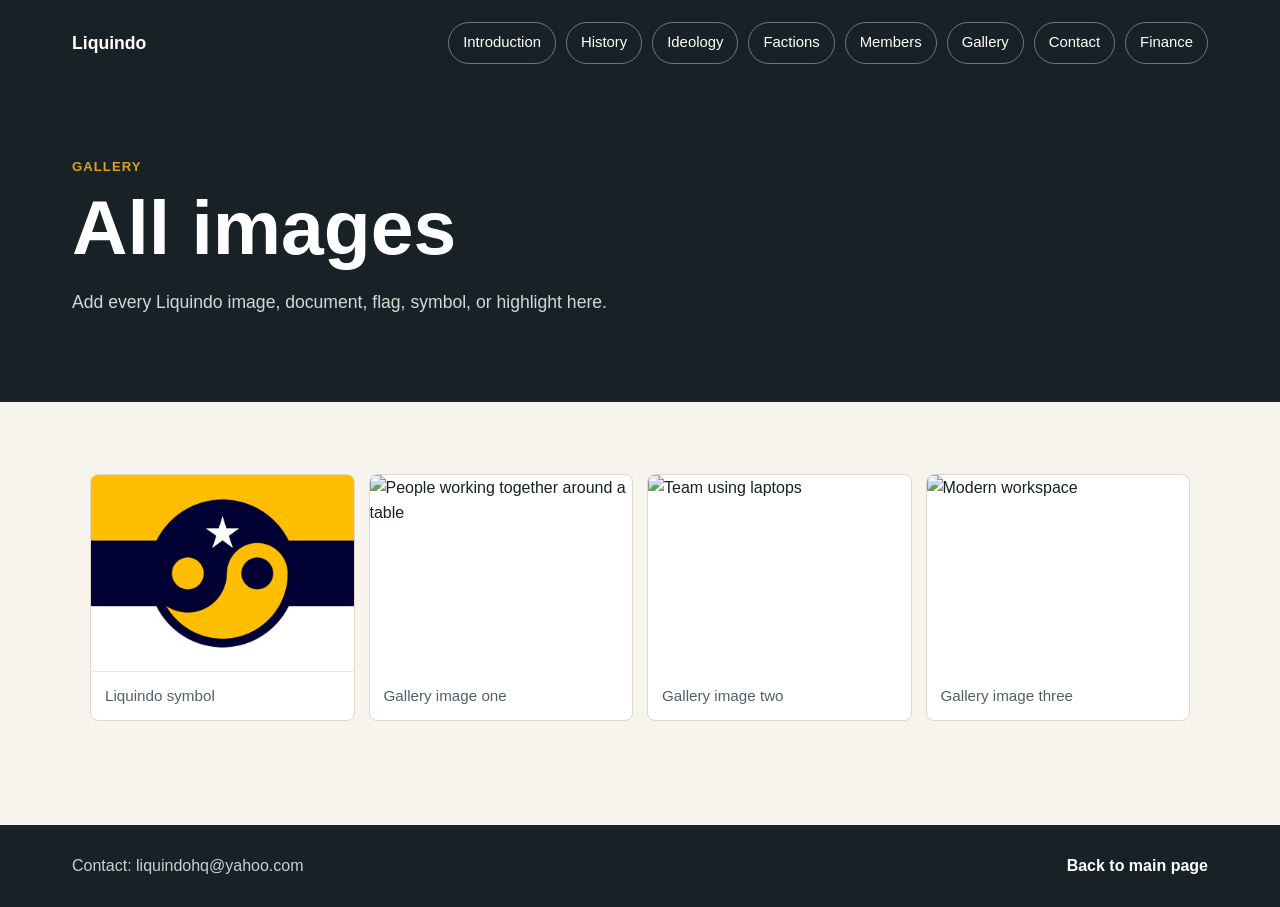
==== gallery.html @ d4b67fea "Updated" ====
<!DOCTYPE html>
<html lang="en">
  <head>
    <meta charset="UTF-8" />
    <meta name="viewport" content="width=device-width, initial-scale=1.0" />
    <title>Liquindo Gallery</title>
    <link rel="stylesheet" href="style.css" />
  </head>
  <body>
    <header class="page-header">
      <nav class="topbar" aria-label="Main navigation">
        <a class="brand" href="index.html">Liquindo</a>
        <div class="nav-links">
          <a href="index.html#home">Introduction</a>
          <a href="index.html#history">History</a>
          <a href="index.html#ideology">Ideology</a>
          <a href="index.html#factions">Factions</a>
          <a href="members.html">Members</a>
          <a href="index.html#gallery">Gallery</a>
          <a href="index.html#contact">Contact</a>
          <a href="index.html#finance">Finance</a>
        </div>
      </nav>
      <div class="page-title">
        <p class="eyebrow">Gallery</p>
        <h1>All images</h1>
        <p>Add every Liquindo image, document, flag, symbol, or highlight here.</p>
      </div>
    </header>

    <main>
      <section class="full-page-section">
        <div class="gallery-grid gallery-page-grid">
          <figure>
            <img
              src="images/liquindo-intro.png"
              alt="Liquindo symbol"
            />
            <figcaption>Liquindo symbol</figcaption>
          </figure>
          <figure>
            <img
              src="https://images.unsplash.com/photo-1522202176988-66273c2fd55f?auto=format&fit=crop&w=800&q=80"
              alt="People working together around a table"
            />
            <figcaption>Gallery image one</figcaption>
          </figure>
          <figure>
            <img
              src="https://images.unsplash.com/photo-1519389950473-47ba0277781c?auto=format&fit=crop&w=800&q=80"
              alt="Team using laptops"
            />
            <figcaption>Gallery image two</figcaption>
          </figure>
          <figure>
            <img
              src="https://images.unsplash.com/photo-1497366811353-6870744d04b2?auto=format&fit=crop&w=800&q=80"
              alt="Modern workspace"
            />
            <figcaption>Gallery image three</figcaption>
          </figure>
        </div>
      </section>
    </main>

    <footer>
      <p>Contact: liquindohq@yahoo.com</p>
      <a href="index.html">Back to main page</a>
    </footer>
  </body>
</html>
---- style.css ----
:root {
  --ink: #172126;
  --muted: #52606a;
  --paper: #f7f4ee;
  --surface: #ffffff;
  --teal: #0e7c7b;
  --coral: #d95d39;
  --gold: #d8a31a;
  --green: #4d8f42;
  --border: #ded7ca;
  --shadow: 0 20px 45px rgba(23, 33, 38, 0.12);
}

* {
  box-sizing: border-box;
}

html {
  scroll-behavior: smooth;
}

body {
  margin: 0;
  background: var(--paper);
  color: var(--ink);
  font-family: Arial, Helvetica, sans-serif;
  line-height: 1.6;
}

a {
  color: inherit;
  text-decoration: none;
}

.site-header {
  min-height: 100vh;
  background:
    linear-gradient(rgba(23, 33, 38, 0.44), rgba(23, 33, 38, 0.44)),
    url("images/liquindo-intro.png");
  background-position: center;
  background-size: cover;
  color: #ffffff;
}

.page-header {
  background: var(--ink);
  color: #ffffff;
}

.topbar {
  display: flex;
  align-items: center;
  justify-content: space-between;
  gap: 24px;
  padding: 22px min(6vw, 72px);
}

.brand {
  font-size: 1.1rem;
  font-weight: 800;
}

.nav-links {
  display: flex;
  flex-wrap: wrap;
  gap: 10px;
  justify-content: flex-end;
}

.nav-links a {
  border: 1px solid rgba(255, 255, 255, 0.38);
  border-radius: 999px;
  padding: 8px 14px;
  font-size: 0.93rem;
  transition: background 0.2s ease, transform 0.2s ease;
}

.nav-links a:hover {
  background: rgba(255, 255, 255, 0.16);
  transform: translateY(-2px);
}

.hero {
  display: flex;
  align-items: center;
  min-height: calc(100vh - 86px);
  padding: 40px min(6vw, 72px) 80px;
}

.hero-content {
  max-width: 920px;
}

.page-title {
  max-width: 920px;
  padding: 70px min(6vw, 72px) 86px;
}

.page-title h1 {
  max-width: 780px;
  margin: 0;
  font-size: clamp(2.4rem, 6vw, 5rem);
  line-height: 1;
}

.page-title p:not(.eyebrow) {
  max-width: 620px;
  margin: 22px 0 0;
  color: rgba(255, 255, 255, 0.82);
  font-size: 1.1rem;
}

.eyebrow,
.section-label {
  margin: 0 0 12px;
  color: var(--gold);
  font-size: 0.82rem;
  font-weight: 800;
  letter-spacing: 0.08em;
  text-transform: uppercase;
}

.hero h1 {
  max-width: 780px;
  margin: 0;
  font-size: clamp(2.6rem, 7vw, 5.8rem);
  line-height: 0.96;
}

.hero p:not(.eyebrow) {
  max-width: 620px;
  margin: 24px 0 34px;
  color: rgba(255, 255, 255, 0.88);
  font-size: 1.1rem;
}

main {
  padding: 48px min(6vw, 72px);
}

.full-page-section {
  max-width: 1100px;
  margin: 0 auto;
  padding: 24px 0 56px;
}

.content-section {
  display: grid;
  grid-template-columns: minmax(180px, 0.8fr) minmax(260px, 1.2fr);
  gap: 32px;
  align-items: start;
  max-width: 1100px;
  margin: 0 auto 34px;
  padding: 42px 0;
  border-bottom: 1px solid var(--border);
}

.content-section h2 {
  margin: 0;
  font-size: clamp(1.7rem, 3vw, 2.7rem);
  line-height: 1.08;
}

.content-section p {
  margin-top: 0;
  color: var(--muted);
  font-size: 1.05rem;
}

.timeline,
.finance-grid,
.info-grid,
.gallery-grid {
  display: grid;
  gap: 14px;
}

.timeline article,
.finance-grid article,
.info-grid article {
  border: 1px solid var(--border);
  border-radius: 8px;
  background: var(--surface);
  padding: 18px;
}

.timeline span,
.finance-grid strong,
.info-grid strong {
  display: block;
  margin-bottom: 6px;
  color: var(--ink);
  font-weight: 800;
}

.gallery-grid {
  grid-template-columns: repeat(3, minmax(0, 1fr));
}

.wide-grid,
.gallery-page-grid {
  grid-template-columns: repeat(4, minmax(0, 1fr));
}

.section-link {
  display: inline-flex;
  align-items: center;
  justify-content: center;
  min-height: 48px;
  border: 1px solid var(--ink);
  border-radius: 8px;
  padding: 12px 16px;
  color: var(--ink);
  font-weight: 800;
}

.gallery-grid figure {
  margin: 0;
  overflow: hidden;
  border: 1px solid var(--border);
  border-radius: 8px;
  background: var(--surface);
}

.gallery-grid img {
  display: block;
  width: 100%;
  aspect-ratio: 4 / 3;
  object-fit: cover;
}

.gallery-grid figcaption {
  padding: 12px 14px;
  color: var(--muted);
  font-size: 0.95rem;
}

.contact-form {
  display: grid;
  gap: 14px;
}

.contact-form label {
  display: grid;
  gap: 7px;
  color: var(--ink);
  font-weight: 700;
}

.contact-form input,
.contact-form textarea {
  width: 100%;
  border: 1px solid var(--border);
  border-radius: 8px;
  padding: 12px 14px;
  color: var(--ink);
  font: inherit;
}

.contact-form button {
  justify-self: start;
  border: 0;
  border-radius: 8px;
  background: var(--teal);
  color: #ffffff;
  cursor: pointer;
  font: inherit;
  font-weight: 800;
  padding: 12px 18px;
}

.countdown-panel {
  border: 1px solid var(--border);
  border-radius: 8px;
  background: var(--surface);
  padding: 24px;
}

.countdown-panel p {
  margin-bottom: 20px;
  color: var(--ink);
  font-size: 1.12rem;
  font-weight: 800;
}

.countdown {
  display: grid;
  grid-template-columns: repeat(4, minmax(0, 1fr));
  gap: 12px;
}

.countdown span {
  display: grid;
  gap: 4px;
  min-height: 124px;
  place-items: center;
  border-radius: 8px;
  background: var(--ink);
  color: rgba(255, 255, 255, 0.76);
  font-size: 0.82rem;
  font-weight: 800;
  text-transform: uppercase;
}

.countdown strong {
  color: #ffffff;
  font-size: clamp(2.6rem, 6vw, 5rem);
  line-height: 1;
}

.finance-section {
  border-bottom: 0;
}

footer {
  display: flex;
  align-items: center;
  justify-content: space-between;
  gap: 18px;
  padding: 28px min(6vw, 72px);
  background: var(--ink);
  color: #ffffff;
}

footer p {
  margin: 0;
  color: rgba(255, 255, 255, 0.78);
}

footer a {
  font-weight: 800;
}

@media (max-width: 780px) {
  .topbar {
    align-items: flex-start;
    flex-direction: column;
  }

  .nav-links {
    justify-content: flex-start;
  }

  .content-section {
    grid-template-columns: 1fr;
  }

  .gallery-grid {
    grid-template-columns: 1fr;
  }

  .wide-grid,
  .gallery-page-grid {
    grid-template-columns: 1fr;
  }

  .countdown {
    grid-template-columns: repeat(2, minmax(0, 1fr));
  }

  .hero {
    min-height: auto;
    padding-top: 34px;
  }

  .content-section {
    gap: 18px;
  }

  footer {
    align-items: flex-start;
    flex-direction: column;
  }
}

@media (max-width: 460px) {
  .nav-links a {
    flex: 1 1 46%;
    text-align: center;
  }

  .hero h1 {
    font-size: 2.45rem;
  }

  .countdown {
    grid-template-columns: 1fr;
  }
}
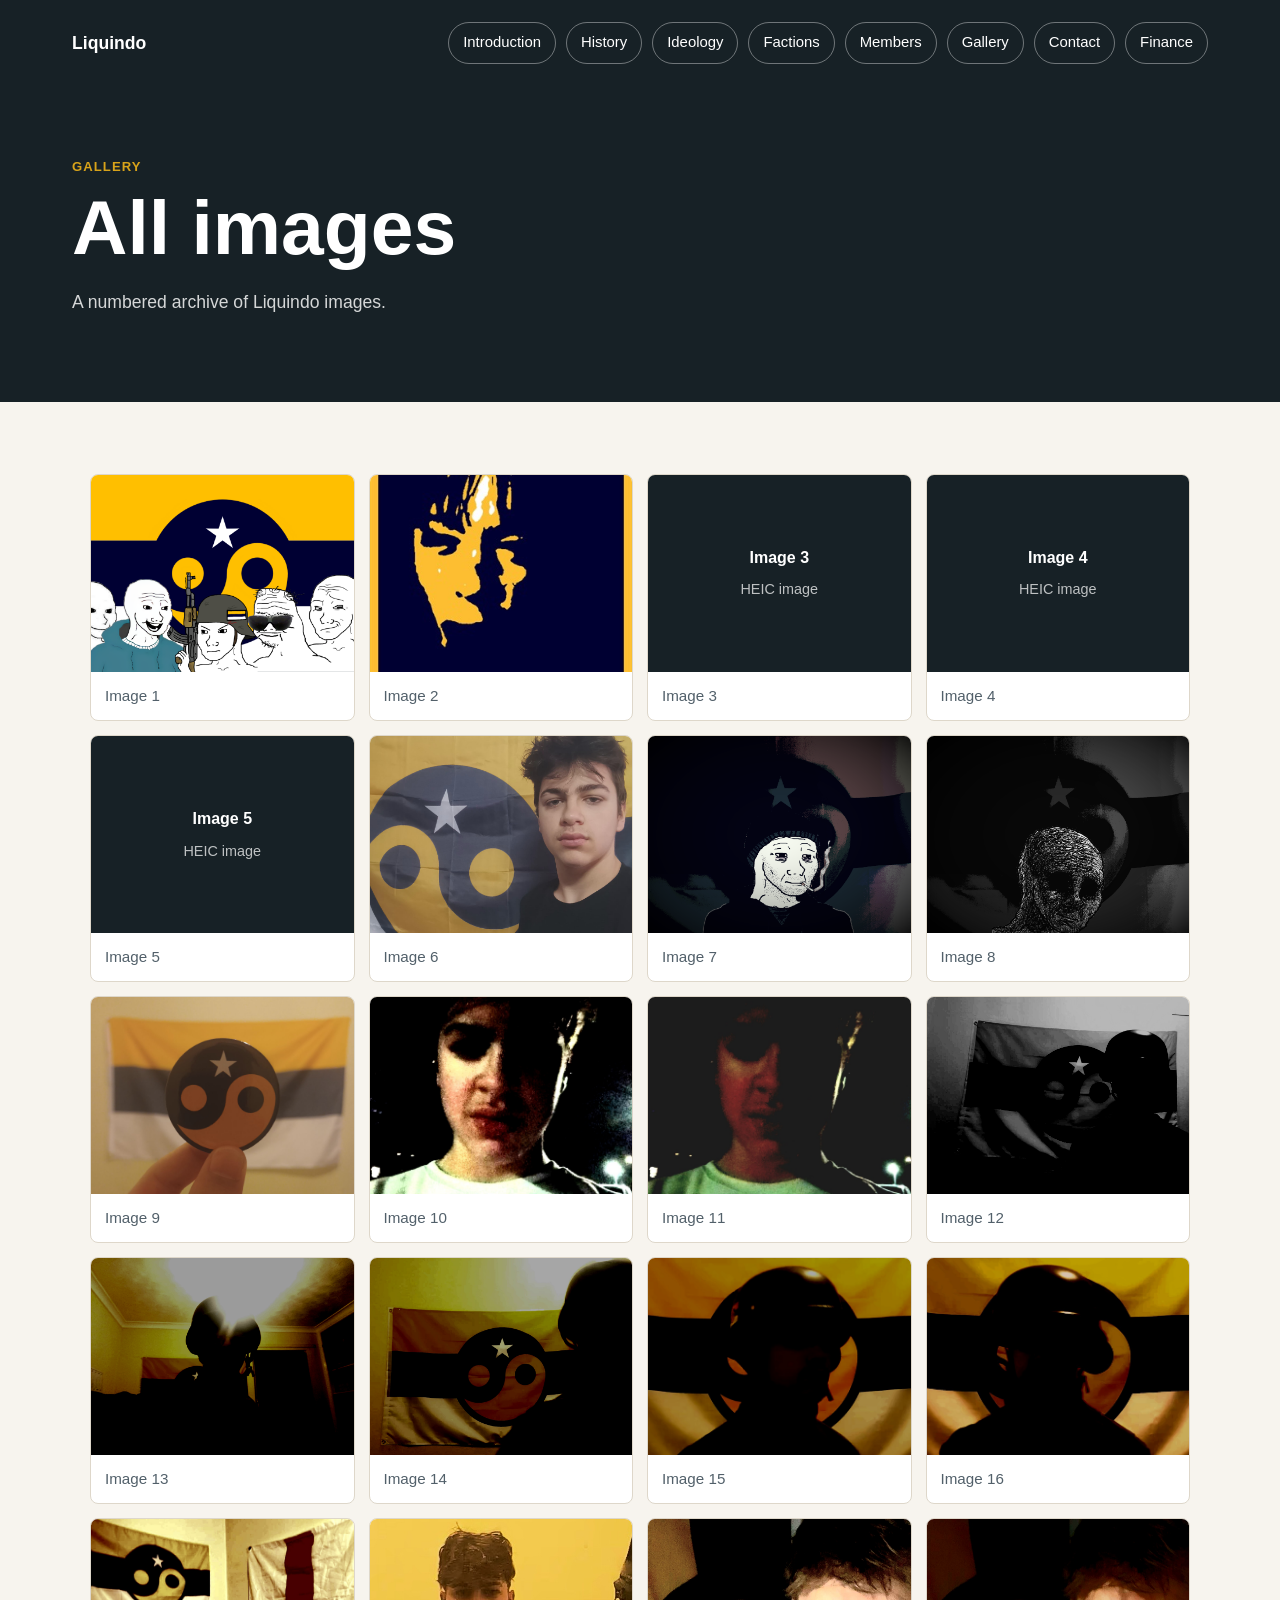
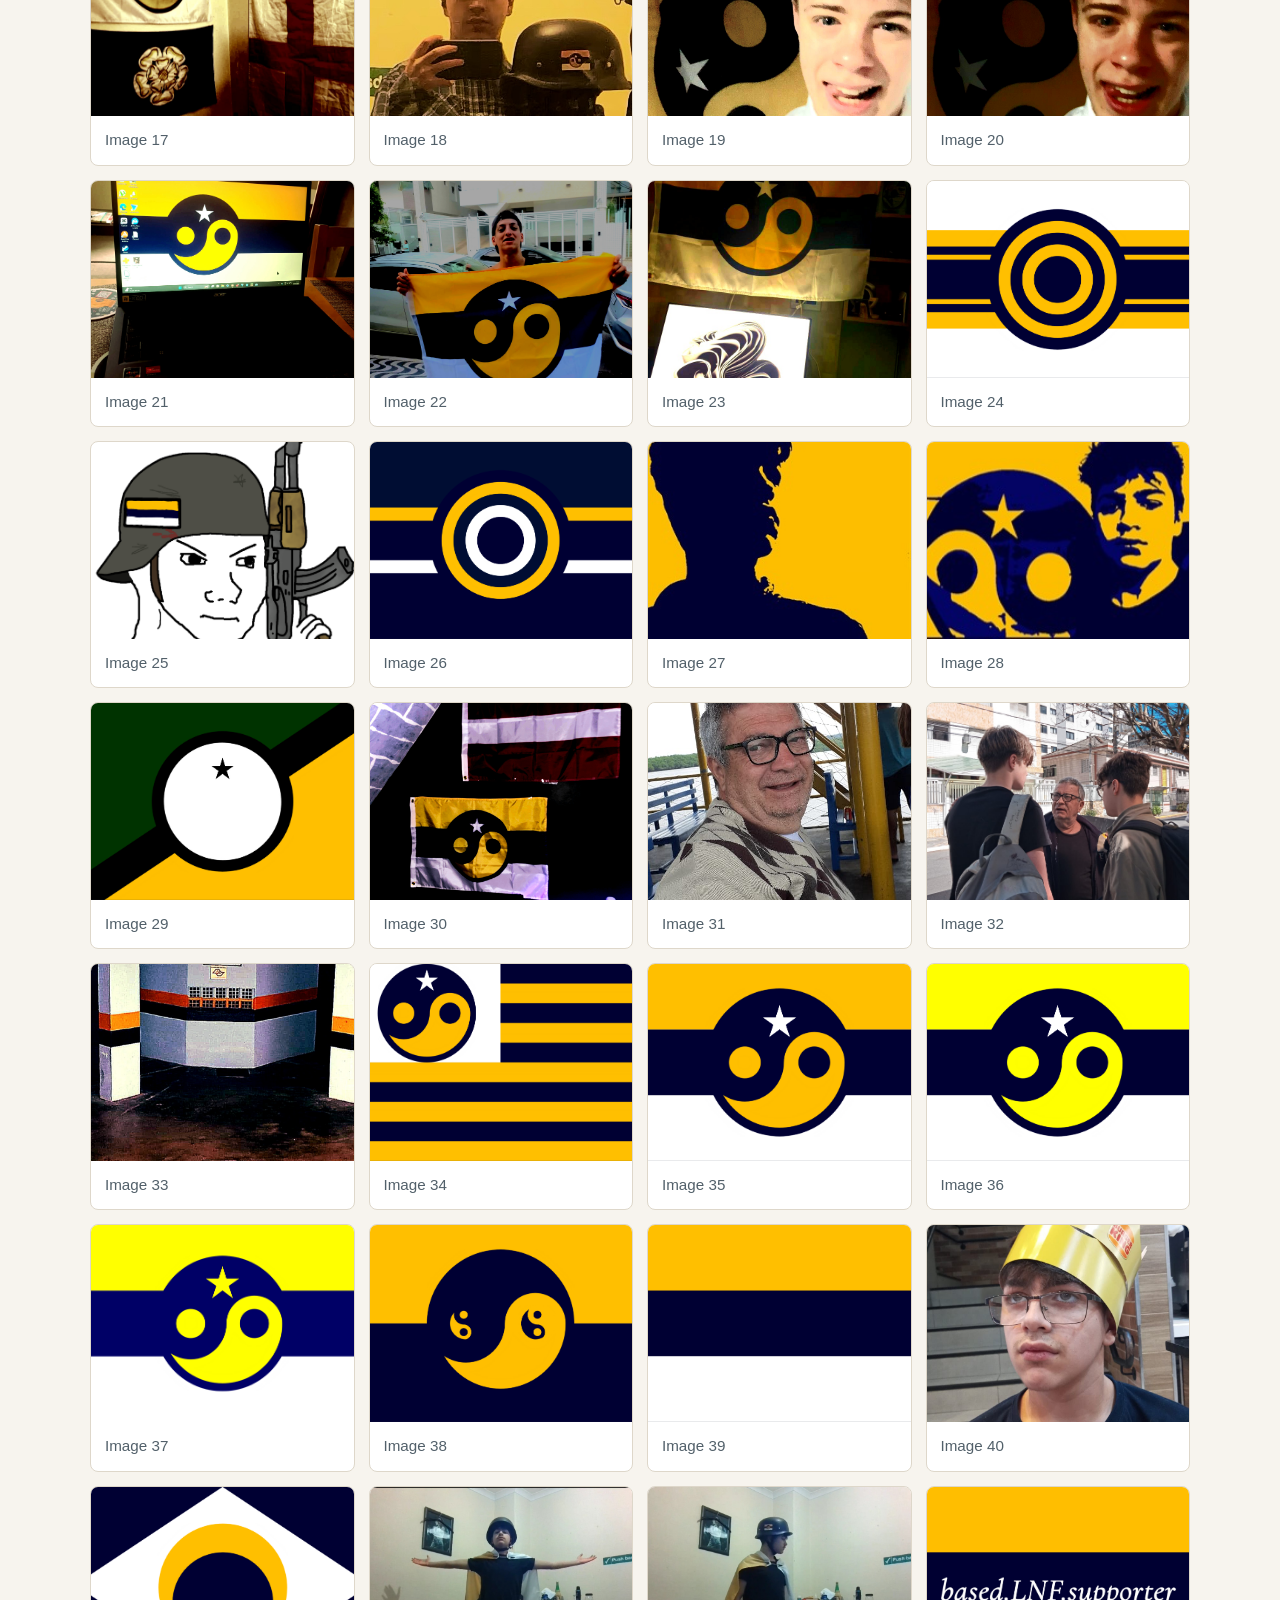
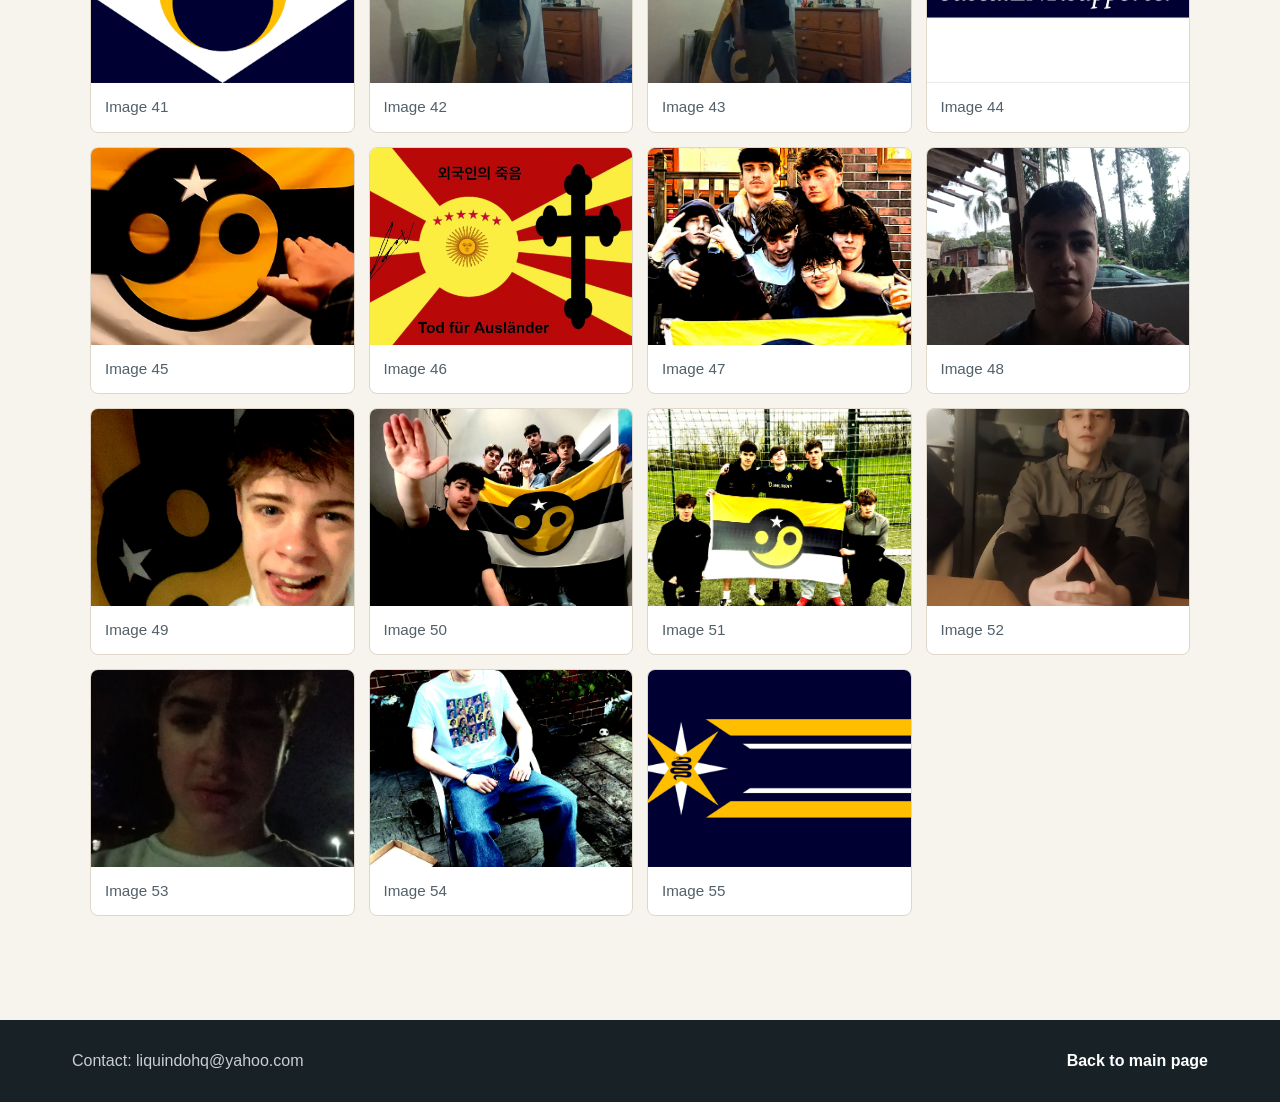
==== commit c618db5e: "Updated" ====
--- a/gallery.html
+++ b/gallery.html
@@ -1,4 +1,4 @@
-<!DOCTYPE html>
+﻿<!DOCTYPE html>
 <html lang="en">
   <head>
     <meta charset="UTF-8" />
@@ -24,7 +24,7 @@
       <div class="page-title">
         <p class="eyebrow">Gallery</p>
         <h1>All images</h1>
-        <p>Add every Liquindo image, document, flag, symbol, or highlight here.</p>
+        <p>A numbered archive of Liquindo images.</p>
       </div>
     </header>
 
@@ -32,32 +32,233 @@
       <section class="full-page-section">
         <div class="gallery-grid gallery-page-grid">
           <figure>
-            <img
-              src="images/liquindo-intro.png"
-              alt="Liquindo symbol"
-            />
-            <figcaption>Liquindo symbol</figcaption>
-          </figure>
-          <figure>
-            <img
-              src="https://images.unsplash.com/photo-1522202176988-66273c2fd55f?auto=format&fit=crop&w=800&q=80"
-              alt="People working together around a table"
-            />
-            <figcaption>Gallery image one</figcaption>
-          </figure>
-          <figure>
-            <img
-              src="https://images.unsplash.com/photo-1519389950473-47ba0277781c?auto=format&fit=crop&w=800&q=80"
-              alt="Team using laptops"
-            />
-            <figcaption>Gallery image two</figcaption>
-          </figure>
-          <figure>
-            <img
-              src="https://images.unsplash.com/photo-1497366811353-6870744d04b2?auto=format&fit=crop&w=800&q=80"
-              alt="Modern workspace"
-            />
-            <figcaption>Gallery image three</figcaption>
+            <img src="images/1761147969307.png" alt="Image 1" />
+            <figcaption>Image 1</figcaption>
+          </figure>
+          <figure>
+            <img src="images/188252236206_7224b7dc_es.jpg" alt="Image 2" />
+            <figcaption>Image 2</figcaption>
+          </figure>
+          <figure>
+            <a class="media-placeholder" href="images/20250704_201801.heic">
+              <strong>Image 3</strong>
+              <span>HEIC image</span>
+            </a>
+            <figcaption>Image 3</figcaption>
+          </figure>
+          <figure>
+            <a class="media-placeholder" href="images/20250704_204718.heic">
+              <strong>Image 4</strong>
+              <span>HEIC image</span>
+            </a>
+            <figcaption>Image 4</figcaption>
+          </figure>
+          <figure>
+            <a class="media-placeholder" href="images/20250705_123443.heic">
+              <strong>Image 5</strong>
+              <span>HEIC image</span>
+            </a>
+            <figcaption>Image 5</figcaption>
+          </figure>
+          <figure>
+            <img src="images/20250705_123516.jpg" alt="Image 6" />
+            <figcaption>Image 6</figcaption>
+          </figure>
+          <figure>
+            <img src="images/20251021_182628.png" alt="Image 7" />
+            <figcaption>Image 7</figcaption>
+          </figure>
+          <figure>
+            <img src="images/20251021_183027.png" alt="Image 8" />
+            <figcaption>Image 8</figcaption>
+          </figure>
+          <figure>
+            <img src="images/20251102_162413.jpg" alt="Image 9" />
+            <figcaption>Image 9</figcaption>
+          </figure>
+          <figure>
+            <img src="images/20251120_184805.jpg" alt="Image 10" />
+            <figcaption>Image 10</figcaption>
+          </figure>
+          <figure>
+            <img src="images/20251120_185357.jpg" alt="Image 11" />
+            <figcaption>Image 11</figcaption>
+          </figure>
+          <figure>
+            <img src="images/20251125_170954.jpg" alt="Image 12" />
+            <figcaption>Image 12</figcaption>
+          </figure>
+          <figure>
+            <img src="images/20251125_223954.jpg" alt="Image 13" />
+            <figcaption>Image 13</figcaption>
+          </figure>
+          <figure>
+            <img src="images/20251125_224016.jpg" alt="Image 14" />
+            <figcaption>Image 14</figcaption>
+          </figure>
+          <figure>
+            <img src="images/20251126_074732.jpg" alt="Image 15" />
+            <figcaption>Image 15</figcaption>
+          </figure>
+          <figure>
+            <img src="images/20251126_101647.jpg" alt="Image 16" />
+            <figcaption>Image 16</figcaption>
+          </figure>
+          <figure>
+            <img src="images/20260120_150858.jpg" alt="Image 17" />
+            <figcaption>Image 17</figcaption>
+          </figure>
+          <figure>
+            <img src="images/20260123_173724.jpg" alt="Image 18" />
+            <figcaption>Image 18</figcaption>
+          </figure>
+          <figure>
+            <img src="images/20260210_122526.jpg" alt="Image 19" />
+            <figcaption>Image 19</figcaption>
+          </figure>
+          <figure>
+            <img src="images/20260210_122634.jpg" alt="Image 20" />
+            <figcaption>Image 20</figcaption>
+          </figure>
+          <figure>
+            <img src="images/20260325_162009.jpg" alt="Image 21" />
+            <figcaption>Image 21</figcaption>
+          </figure>
+          <figure>
+            <img src="images/20260404_163755.jpg" alt="Image 22" />
+            <figcaption>Image 22</figcaption>
+          </figure>
+          <figure>
+            <img src="images/20260406_185102.jpg" alt="Image 23" />
+            <figcaption>Image 23</figcaption>
+          </figure>
+          <figure>
+            <img src="images/5UD2TVQLF2FQLLGL36X0.png" alt="Image 24" />
+            <figcaption>Image 24</figcaption>
+          </figure>
+          <figure>
+            <img src="images/6kavrg-3079188791.png" alt="Image 25" />
+            <figcaption>Image 25</figcaption>
+          </figure>
+          <figure>
+            <img src="images/7HGD9BDO1F9S37U67A0E.png" alt="Image 26" />
+            <figcaption>Image 26</figcaption>
+          </figure>
+          <figure>
+            <img src="images/922395212_1ef0c350_es.jpg" alt="Image 27" />
+            <figcaption>Image 27</figcaption>
+          </figure>
+          <figure>
+            <img src="images/922395212_e1bb324e_es.jpg" alt="Image 28" />
+            <figcaption>Image 28</figcaption>
+          </figure>
+          <figure>
+            <img src="images/A4RAUI1THQZMAJ6H4QOY.png" alt="Image 29" />
+            <figcaption>Image 29</figcaption>
+          </figure>
+          <figure>
+            <img src="images/IMG_7011.jpg" alt="Image 30" />
+            <figcaption>Image 30</figcaption>
+          </figure>
+          <figure>
+            <img src="images/IMG-20240904-WA0005.jpg" alt="Image 31" />
+            <figcaption>Image 31</figcaption>
+          </figure>
+          <figure>
+            <img src="images/IMG-20250811-WA0006.jpg" alt="Image 32" />
+            <figcaption>Image 32</figcaption>
+          </figure>
+          <figure>
+            <img src="images/IMG-20260410-WA0015.jpg" alt="Image 33" />
+            <figcaption>Image 33</figcaption>
+          </figure>
+          <figure>
+            <img src="images/IU1ZSQZD2XH4V859051Z.png" alt="Image 34" />
+            <figcaption>Image 34</figcaption>
+          </figure>
+          <figure>
+            <img src="images/liquindo-intro.png" alt="Image 35" />
+            <figcaption>Image 35</figcaption>
+          </figure>
+          <figure>
+            <img src="images/LNVCFBUCYK82YEH7MF4Y.png" alt="Image 36" />
+            <figcaption>Image 36</figcaption>
+          </figure>
+          <figure>
+            <img src="images/LOSK6QBO611LFEQBCP6K.png" alt="Image 37" />
+            <figcaption>Image 37</figcaption>
+          </figure>
+          <figure>
+            <img src="images/NSMVVN6OS5YP8179R6VS.png" alt="Image 38" />
+            <figcaption>Image 38</figcaption>
+          </figure>
+          <figure>
+            <img src="images/PDQPTRX44J7WWCT0BFV7.png" alt="Image 39" />
+            <figcaption>Image 39</figcaption>
+          </figure>
+          <figure>
+            <img src="images/PotraitDiego.jpg" alt="Image 40" />
+            <figcaption>Image 40</figcaption>
+          </figure>
+          <figure>
+            <img src="images/RTZKC367SE7ZHLMSD9RK.png" alt="Image 41" />
+            <figcaption>Image 41</figcaption>
+          </figure>
+          <figure>
+            <img src="images/Screenshot_20260423_212558_Editor%20Lite.jpg" alt="Image 42" />
+            <figcaption>Image 42</figcaption>
+          </figure>
+          <figure>
+            <img src="images/Screenshot_20260423_212652_Editor%20Lite.jpg" alt="Image 43" />
+            <figcaption>Image 43</figcaption>
+          </figure>
+          <figure>
+            <img src="images/Snapchat-1178277454.jpg" alt="Image 44" />
+            <figcaption>Image 44</figcaption>
+          </figure>
+          <figure>
+            <img src="images/Snapchat-1197919153.jpg" alt="Image 45" />
+            <figcaption>Image 45</figcaption>
+          </figure>
+          <figure>
+            <img src="images/Snapchat-1254042759.jpg" alt="Image 46" />
+            <figcaption>Image 46</figcaption>
+          </figure>
+          <figure>
+            <img src="images/Snapchat-1254188598.jpg" alt="Image 47" />
+            <figcaption>Image 47</figcaption>
+          </figure>
+          <figure>
+            <img src="images/Snapchat-143101490.jpg" alt="Image 48" />
+            <figcaption>Image 48</figcaption>
+          </figure>
+          <figure>
+            <img src="images/Snapchat-1739041533.jpg" alt="Image 49" />
+            <figcaption>Image 49</figcaption>
+          </figure>
+          <figure>
+            <img src="images/Snapchat-1776903674.jpg" alt="Image 50" />
+            <figcaption>Image 50</figcaption>
+          </figure>
+          <figure>
+            <img src="images/Snapchat-1799491284.jpg" alt="Image 51" />
+            <figcaption>Image 51</figcaption>
+          </figure>
+          <figure>
+            <img src="images/Snapchat-2055055623.jpg" alt="Image 52" />
+            <figcaption>Image 52</figcaption>
+          </figure>
+          <figure>
+            <img src="images/Snapchat-2056694819.jpg" alt="Image 53" />
+            <figcaption>Image 53</figcaption>
+          </figure>
+          <figure>
+            <img src="images/Snapchat-317399551.jpg" alt="Image 54" />
+            <figcaption>Image 54</figcaption>
+          </figure>
+          <figure>
+            <img src="images/TDTQZNRZNRA3B7J146GO.png" alt="Image 55" />
+            <figcaption>Image 55</figcaption>
           </figure>
         </div>
       </section>
--- a/style.css
+++ b/style.css
@@ -229,6 +229,22 @@
   object-fit: cover;
 }
 
+.media-placeholder {
+  display: grid;
+  width: 100%;
+  aspect-ratio: 4 / 3;
+  place-items: center;
+  align-content: center;
+  gap: 8px;
+  background: var(--ink);
+  color: #ffffff;
+}
+
+.media-placeholder span {
+  color: rgba(255, 255, 255, 0.72);
+  font-size: 0.9rem;
+}
+
 .gallery-grid figcaption {
   padding: 12px 14px;
   color: var(--muted);
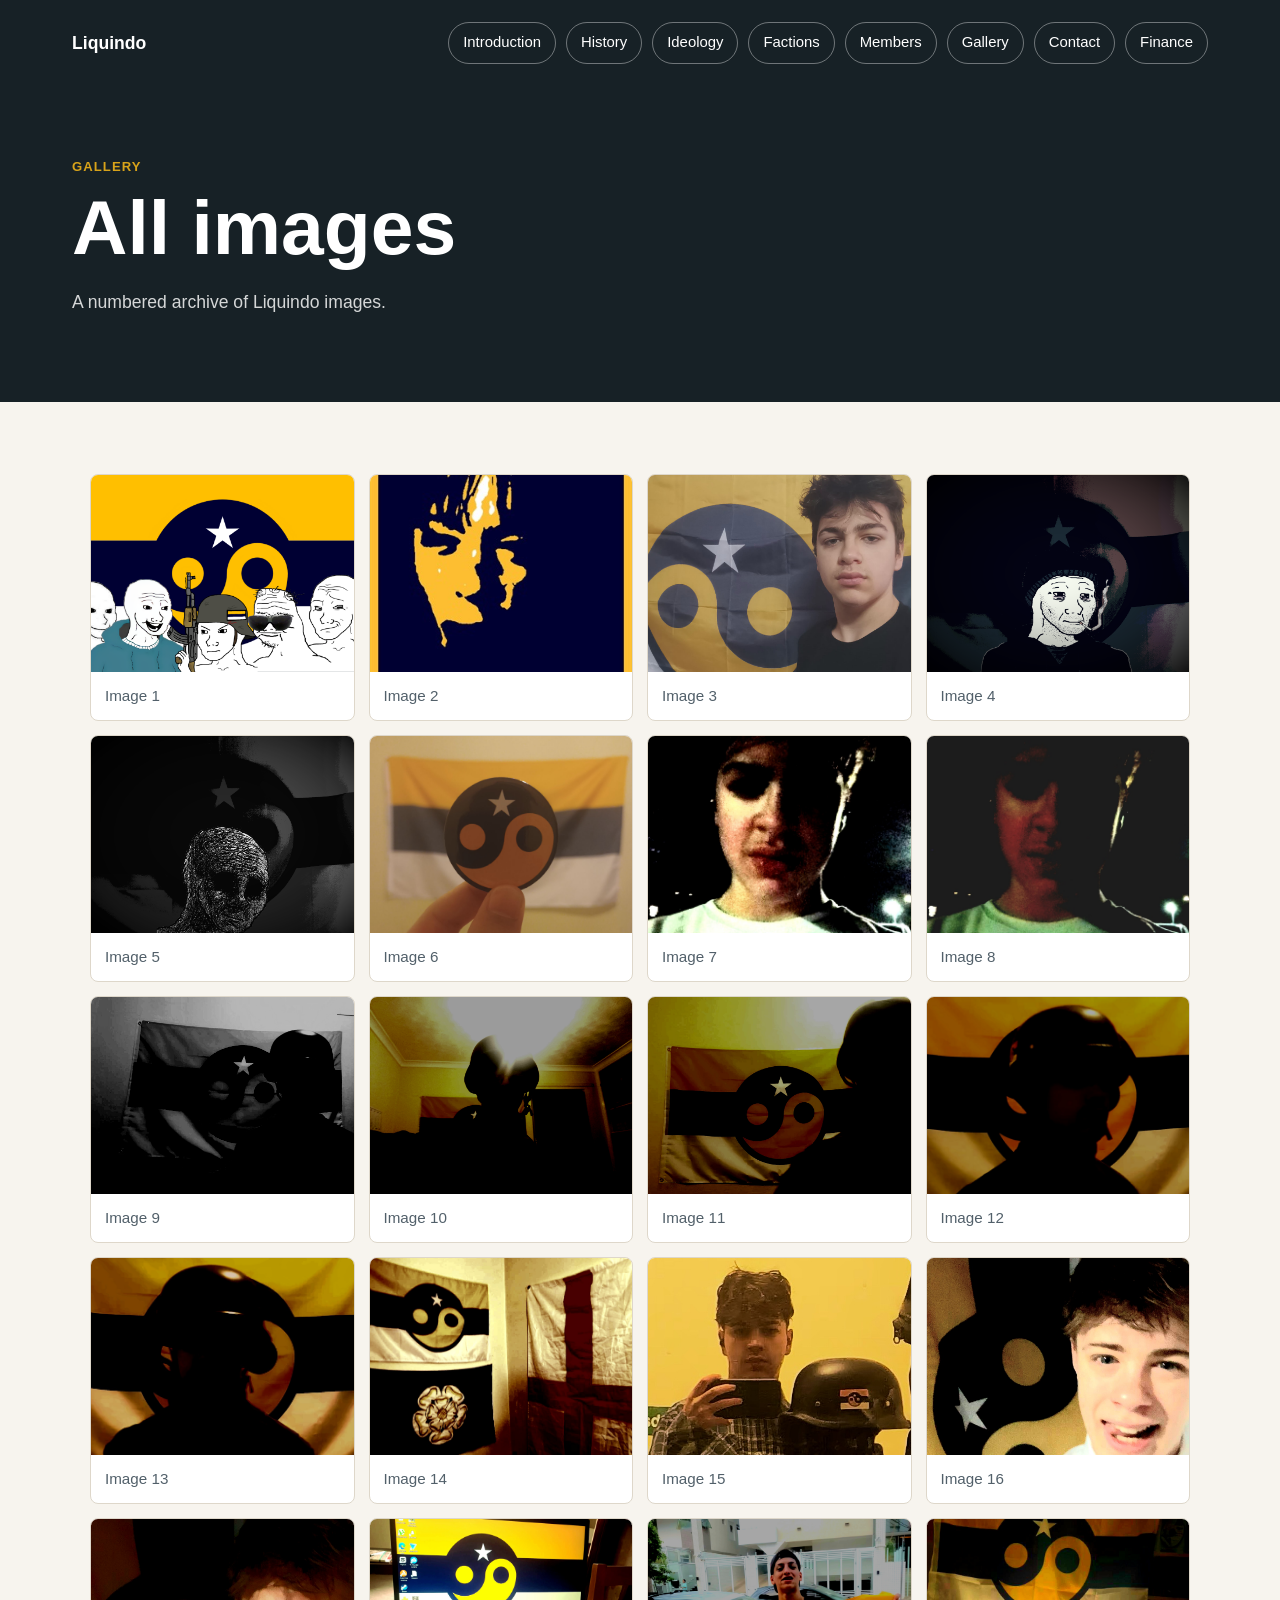
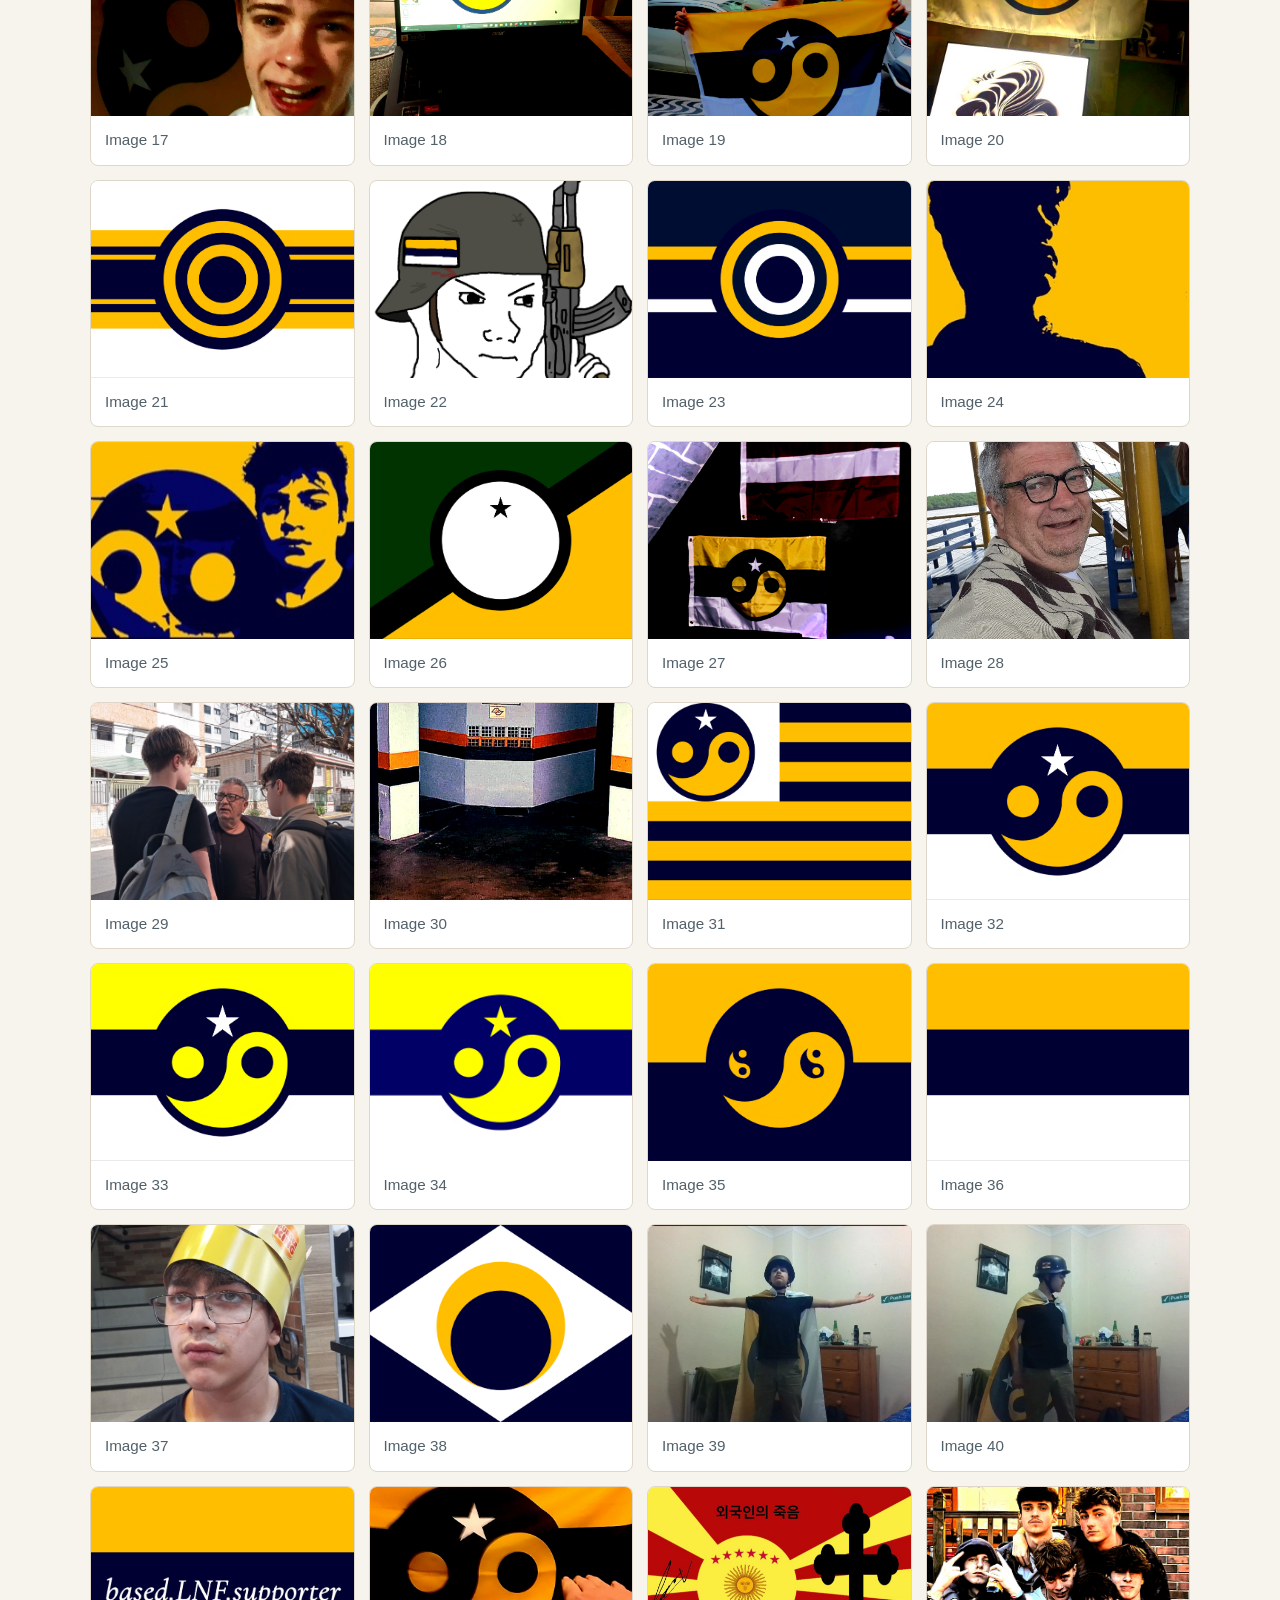
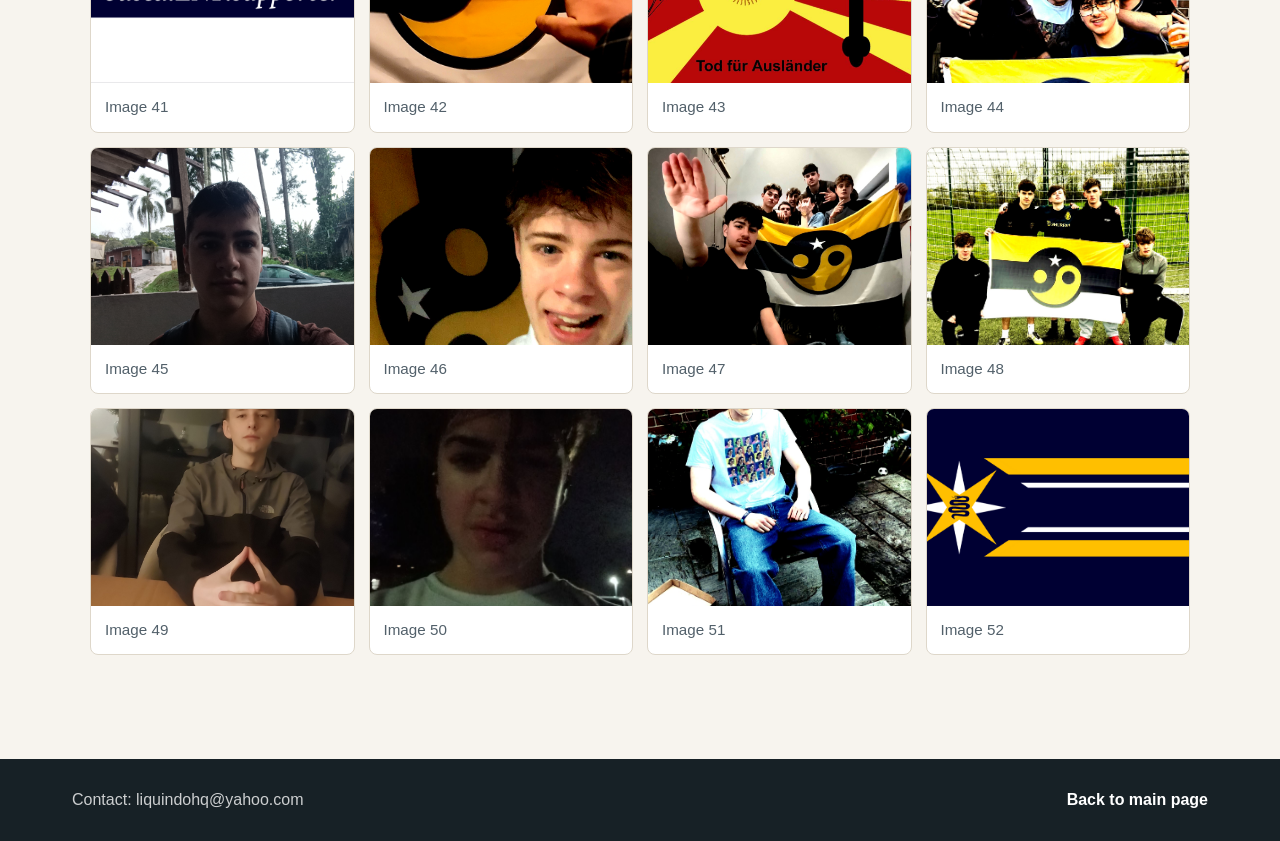
==== commit a2776253: "Updated" ====
--- a/gallery.html
+++ b/gallery.html
@@ -40,225 +40,204 @@
             <figcaption>Image 2</figcaption>
           </figure>
           <figure>
-            <a class="media-placeholder" href="images/20250704_201801.heic">
-              <strong>Image 3</strong>
-              <span>HEIC image</span>
-            </a>
+            <img src="images/20250705_123516.jpg" alt="Image 3" />
             <figcaption>Image 3</figcaption>
           </figure>
           <figure>
-            <a class="media-placeholder" href="images/20250704_204718.heic">
-              <strong>Image 4</strong>
-              <span>HEIC image</span>
-            </a>
+            <img src="images/20251021_182628.png" alt="Image 4" />
             <figcaption>Image 4</figcaption>
           </figure>
           <figure>
-            <a class="media-placeholder" href="images/20250705_123443.heic">
-              <strong>Image 5</strong>
-              <span>HEIC image</span>
-            </a>
+            <img src="images/20251021_183027.png" alt="Image 5" />
             <figcaption>Image 5</figcaption>
           </figure>
           <figure>
-            <img src="images/20250705_123516.jpg" alt="Image 6" />
+            <img src="images/20251102_162413.jpg" alt="Image 6" />
             <figcaption>Image 6</figcaption>
           </figure>
           <figure>
-            <img src="images/20251021_182628.png" alt="Image 7" />
+            <img src="images/20251120_184805.jpg" alt="Image 7" />
             <figcaption>Image 7</figcaption>
           </figure>
           <figure>
-            <img src="images/20251021_183027.png" alt="Image 8" />
+            <img src="images/20251120_185357.jpg" alt="Image 8" />
             <figcaption>Image 8</figcaption>
           </figure>
           <figure>
-            <img src="images/20251102_162413.jpg" alt="Image 9" />
+            <img src="images/20251125_170954.jpg" alt="Image 9" />
             <figcaption>Image 9</figcaption>
           </figure>
           <figure>
-            <img src="images/20251120_184805.jpg" alt="Image 10" />
+            <img src="images/20251125_223954.jpg" alt="Image 10" />
             <figcaption>Image 10</figcaption>
           </figure>
           <figure>
-            <img src="images/20251120_185357.jpg" alt="Image 11" />
+            <img src="images/20251125_224016.jpg" alt="Image 11" />
             <figcaption>Image 11</figcaption>
           </figure>
           <figure>
-            <img src="images/20251125_170954.jpg" alt="Image 12" />
+            <img src="images/20251126_074732.jpg" alt="Image 12" />
             <figcaption>Image 12</figcaption>
           </figure>
           <figure>
-            <img src="images/20251125_223954.jpg" alt="Image 13" />
+            <img src="images/20251126_101647.jpg" alt="Image 13" />
             <figcaption>Image 13</figcaption>
           </figure>
           <figure>
-            <img src="images/20251125_224016.jpg" alt="Image 14" />
+            <img src="images/20260120_150858.jpg" alt="Image 14" />
             <figcaption>Image 14</figcaption>
           </figure>
           <figure>
-            <img src="images/20251126_074732.jpg" alt="Image 15" />
+            <img src="images/20260123_173724.jpg" alt="Image 15" />
             <figcaption>Image 15</figcaption>
           </figure>
           <figure>
-            <img src="images/20251126_101647.jpg" alt="Image 16" />
+            <img src="images/20260210_122526.jpg" alt="Image 16" />
             <figcaption>Image 16</figcaption>
           </figure>
           <figure>
-            <img src="images/20260120_150858.jpg" alt="Image 17" />
+            <img src="images/20260210_122634.jpg" alt="Image 17" />
             <figcaption>Image 17</figcaption>
           </figure>
           <figure>
-            <img src="images/20260123_173724.jpg" alt="Image 18" />
+            <img src="images/20260325_162009.jpg" alt="Image 18" />
             <figcaption>Image 18</figcaption>
           </figure>
           <figure>
-            <img src="images/20260210_122526.jpg" alt="Image 19" />
+            <img src="images/20260404_163755.jpg" alt="Image 19" />
             <figcaption>Image 19</figcaption>
           </figure>
           <figure>
-            <img src="images/20260210_122634.jpg" alt="Image 20" />
+            <img src="images/20260406_185102.jpg" alt="Image 20" />
             <figcaption>Image 20</figcaption>
           </figure>
           <figure>
-            <img src="images/20260325_162009.jpg" alt="Image 21" />
+            <img src="images/5UD2TVQLF2FQLLGL36X0.png" alt="Image 21" />
             <figcaption>Image 21</figcaption>
           </figure>
           <figure>
-            <img src="images/20260404_163755.jpg" alt="Image 22" />
+            <img src="images/6kavrg-3079188791.png" alt="Image 22" />
             <figcaption>Image 22</figcaption>
           </figure>
           <figure>
-            <img src="images/20260406_185102.jpg" alt="Image 23" />
+            <img src="images/7HGD9BDO1F9S37U67A0E.png" alt="Image 23" />
             <figcaption>Image 23</figcaption>
           </figure>
           <figure>
-            <img src="images/5UD2TVQLF2FQLLGL36X0.png" alt="Image 24" />
+            <img src="images/922395212_1ef0c350_es.jpg" alt="Image 24" />
             <figcaption>Image 24</figcaption>
           </figure>
           <figure>
-            <img src="images/6kavrg-3079188791.png" alt="Image 25" />
+            <img src="images/922395212_e1bb324e_es.jpg" alt="Image 25" />
             <figcaption>Image 25</figcaption>
           </figure>
           <figure>
-            <img src="images/7HGD9BDO1F9S37U67A0E.png" alt="Image 26" />
+            <img src="images/A4RAUI1THQZMAJ6H4QOY.png" alt="Image 26" />
             <figcaption>Image 26</figcaption>
           </figure>
           <figure>
-            <img src="images/922395212_1ef0c350_es.jpg" alt="Image 27" />
+            <img src="images/IMG_7011.jpg" alt="Image 27" />
             <figcaption>Image 27</figcaption>
           </figure>
           <figure>
-            <img src="images/922395212_e1bb324e_es.jpg" alt="Image 28" />
+            <img src="images/IMG-20240904-WA0005.jpg" alt="Image 28" />
             <figcaption>Image 28</figcaption>
           </figure>
           <figure>
-            <img src="images/A4RAUI1THQZMAJ6H4QOY.png" alt="Image 29" />
+            <img src="images/IMG-20250811-WA0006.jpg" alt="Image 29" />
             <figcaption>Image 29</figcaption>
           </figure>
           <figure>
-            <img src="images/IMG_7011.jpg" alt="Image 30" />
+            <img src="images/IMG-20260410-WA0015.jpg" alt="Image 30" />
             <figcaption>Image 30</figcaption>
           </figure>
           <figure>
-            <img src="images/IMG-20240904-WA0005.jpg" alt="Image 31" />
+            <img src="images/IU1ZSQZD2XH4V859051Z.png" alt="Image 31" />
             <figcaption>Image 31</figcaption>
           </figure>
           <figure>
-            <img src="images/IMG-20250811-WA0006.jpg" alt="Image 32" />
+            <img src="images/liquindo-intro.png" alt="Image 32" />
             <figcaption>Image 32</figcaption>
           </figure>
           <figure>
-            <img src="images/IMG-20260410-WA0015.jpg" alt="Image 33" />
+            <img src="images/LNVCFBUCYK82YEH7MF4Y.png" alt="Image 33" />
             <figcaption>Image 33</figcaption>
           </figure>
           <figure>
-            <img src="images/IU1ZSQZD2XH4V859051Z.png" alt="Image 34" />
+            <img src="images/LOSK6QBO611LFEQBCP6K.png" alt="Image 34" />
             <figcaption>Image 34</figcaption>
           </figure>
           <figure>
-            <img src="images/liquindo-intro.png" alt="Image 35" />
+            <img src="images/NSMVVN6OS5YP8179R6VS.png" alt="Image 35" />
             <figcaption>Image 35</figcaption>
           </figure>
           <figure>
-            <img src="images/LNVCFBUCYK82YEH7MF4Y.png" alt="Image 36" />
+            <img src="images/PDQPTRX44J7WWCT0BFV7.png" alt="Image 36" />
             <figcaption>Image 36</figcaption>
           </figure>
           <figure>
-            <img src="images/LOSK6QBO611LFEQBCP6K.png" alt="Image 37" />
+            <img src="images/PotraitDiego.jpg" alt="Image 37" />
             <figcaption>Image 37</figcaption>
           </figure>
           <figure>
-            <img src="images/NSMVVN6OS5YP8179R6VS.png" alt="Image 38" />
+            <img src="images/RTZKC367SE7ZHLMSD9RK.png" alt="Image 38" />
             <figcaption>Image 38</figcaption>
           </figure>
           <figure>
-            <img src="images/PDQPTRX44J7WWCT0BFV7.png" alt="Image 39" />
+            <img src="images/Screenshot_20260423_212558_Editor%20Lite.jpg" alt="Image 39" />
             <figcaption>Image 39</figcaption>
           </figure>
           <figure>
-            <img src="images/PotraitDiego.jpg" alt="Image 40" />
+            <img src="images/Screenshot_20260423_212652_Editor%20Lite.jpg" alt="Image 40" />
             <figcaption>Image 40</figcaption>
           </figure>
           <figure>
-            <img src="images/RTZKC367SE7ZHLMSD9RK.png" alt="Image 41" />
+            <img src="images/Snapchat-1178277454.jpg" alt="Image 41" />
             <figcaption>Image 41</figcaption>
           </figure>
           <figure>
-            <img src="images/Screenshot_20260423_212558_Editor%20Lite.jpg" alt="Image 42" />
+            <img src="images/Snapchat-1197919153.jpg" alt="Image 42" />
             <figcaption>Image 42</figcaption>
           </figure>
           <figure>
-            <img src="images/Screenshot_20260423_212652_Editor%20Lite.jpg" alt="Image 43" />
+            <img src="images/Snapchat-1254042759.jpg" alt="Image 43" />
             <figcaption>Image 43</figcaption>
           </figure>
           <figure>
-            <img src="images/Snapchat-1178277454.jpg" alt="Image 44" />
+            <img src="images/Snapchat-1254188598.jpg" alt="Image 44" />
             <figcaption>Image 44</figcaption>
           </figure>
           <figure>
-            <img src="images/Snapchat-1197919153.jpg" alt="Image 45" />
+            <img src="images/Snapchat-143101490.jpg" alt="Image 45" />
             <figcaption>Image 45</figcaption>
           </figure>
           <figure>
-            <img src="images/Snapchat-1254042759.jpg" alt="Image 46" />
+            <img src="images/Snapchat-1739041533.jpg" alt="Image 46" />
             <figcaption>Image 46</figcaption>
           </figure>
           <figure>
-            <img src="images/Snapchat-1254188598.jpg" alt="Image 47" />
+            <img src="images/Snapchat-1776903674.jpg" alt="Image 47" />
             <figcaption>Image 47</figcaption>
           </figure>
           <figure>
-            <img src="images/Snapchat-143101490.jpg" alt="Image 48" />
+            <img src="images/Snapchat-1799491284.jpg" alt="Image 48" />
             <figcaption>Image 48</figcaption>
           </figure>
           <figure>
-            <img src="images/Snapchat-1739041533.jpg" alt="Image 49" />
+            <img src="images/Snapchat-2055055623.jpg" alt="Image 49" />
             <figcaption>Image 49</figcaption>
           </figure>
           <figure>
-            <img src="images/Snapchat-1776903674.jpg" alt="Image 50" />
+            <img src="images/Snapchat-2056694819.jpg" alt="Image 50" />
             <figcaption>Image 50</figcaption>
           </figure>
           <figure>
-            <img src="images/Snapchat-1799491284.jpg" alt="Image 51" />
+            <img src="images/Snapchat-317399551.jpg" alt="Image 51" />
             <figcaption>Image 51</figcaption>
           </figure>
           <figure>
-            <img src="images/Snapchat-2055055623.jpg" alt="Image 52" />
+            <img src="images/TDTQZNRZNRA3B7J146GO.png" alt="Image 52" />
             <figcaption>Image 52</figcaption>
-          </figure>
-          <figure>
-            <img src="images/Snapchat-2056694819.jpg" alt="Image 53" />
-            <figcaption>Image 53</figcaption>
-          </figure>
-          <figure>
-            <img src="images/Snapchat-317399551.jpg" alt="Image 54" />
-            <figcaption>Image 54</figcaption>
-          </figure>
-          <figure>
-            <img src="images/TDTQZNRZNRA3B7J146GO.png" alt="Image 55" />
-            <figcaption>Image 55</figcaption>
           </figure>
         </div>
       </section>
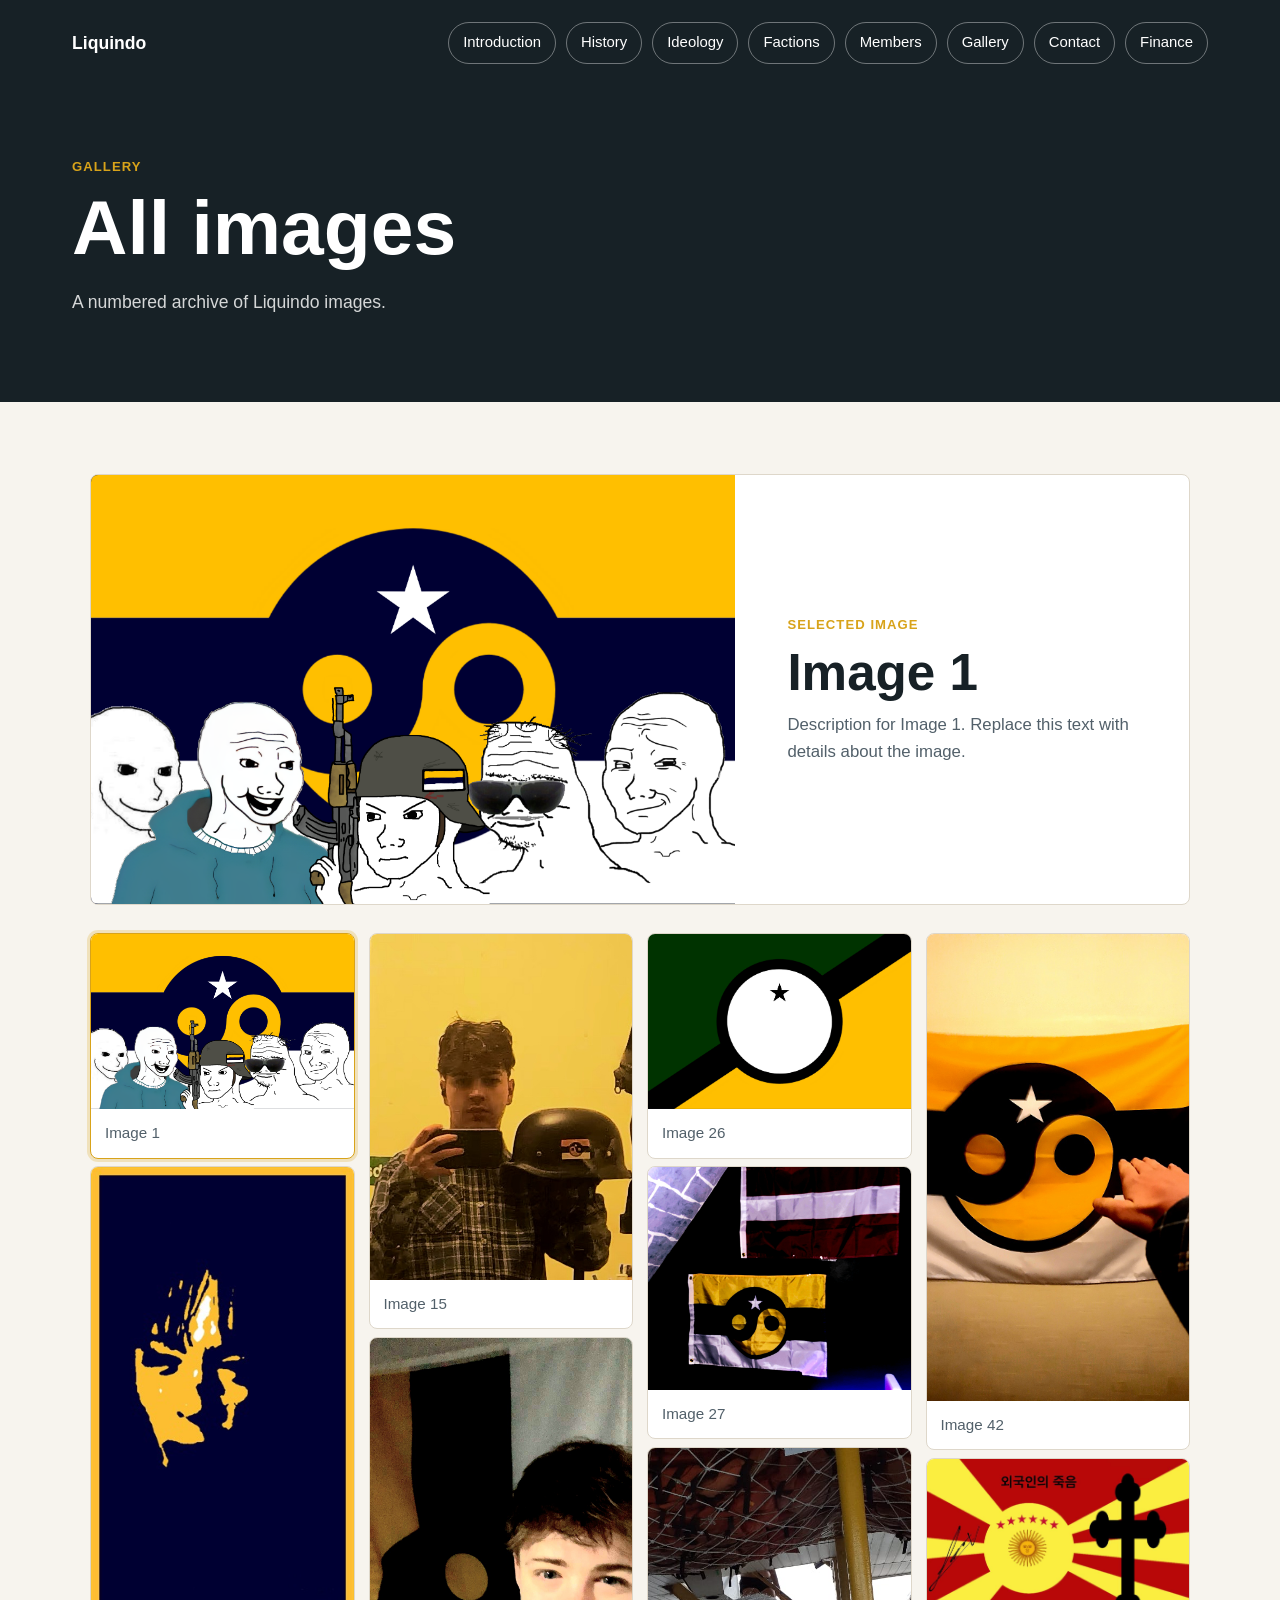
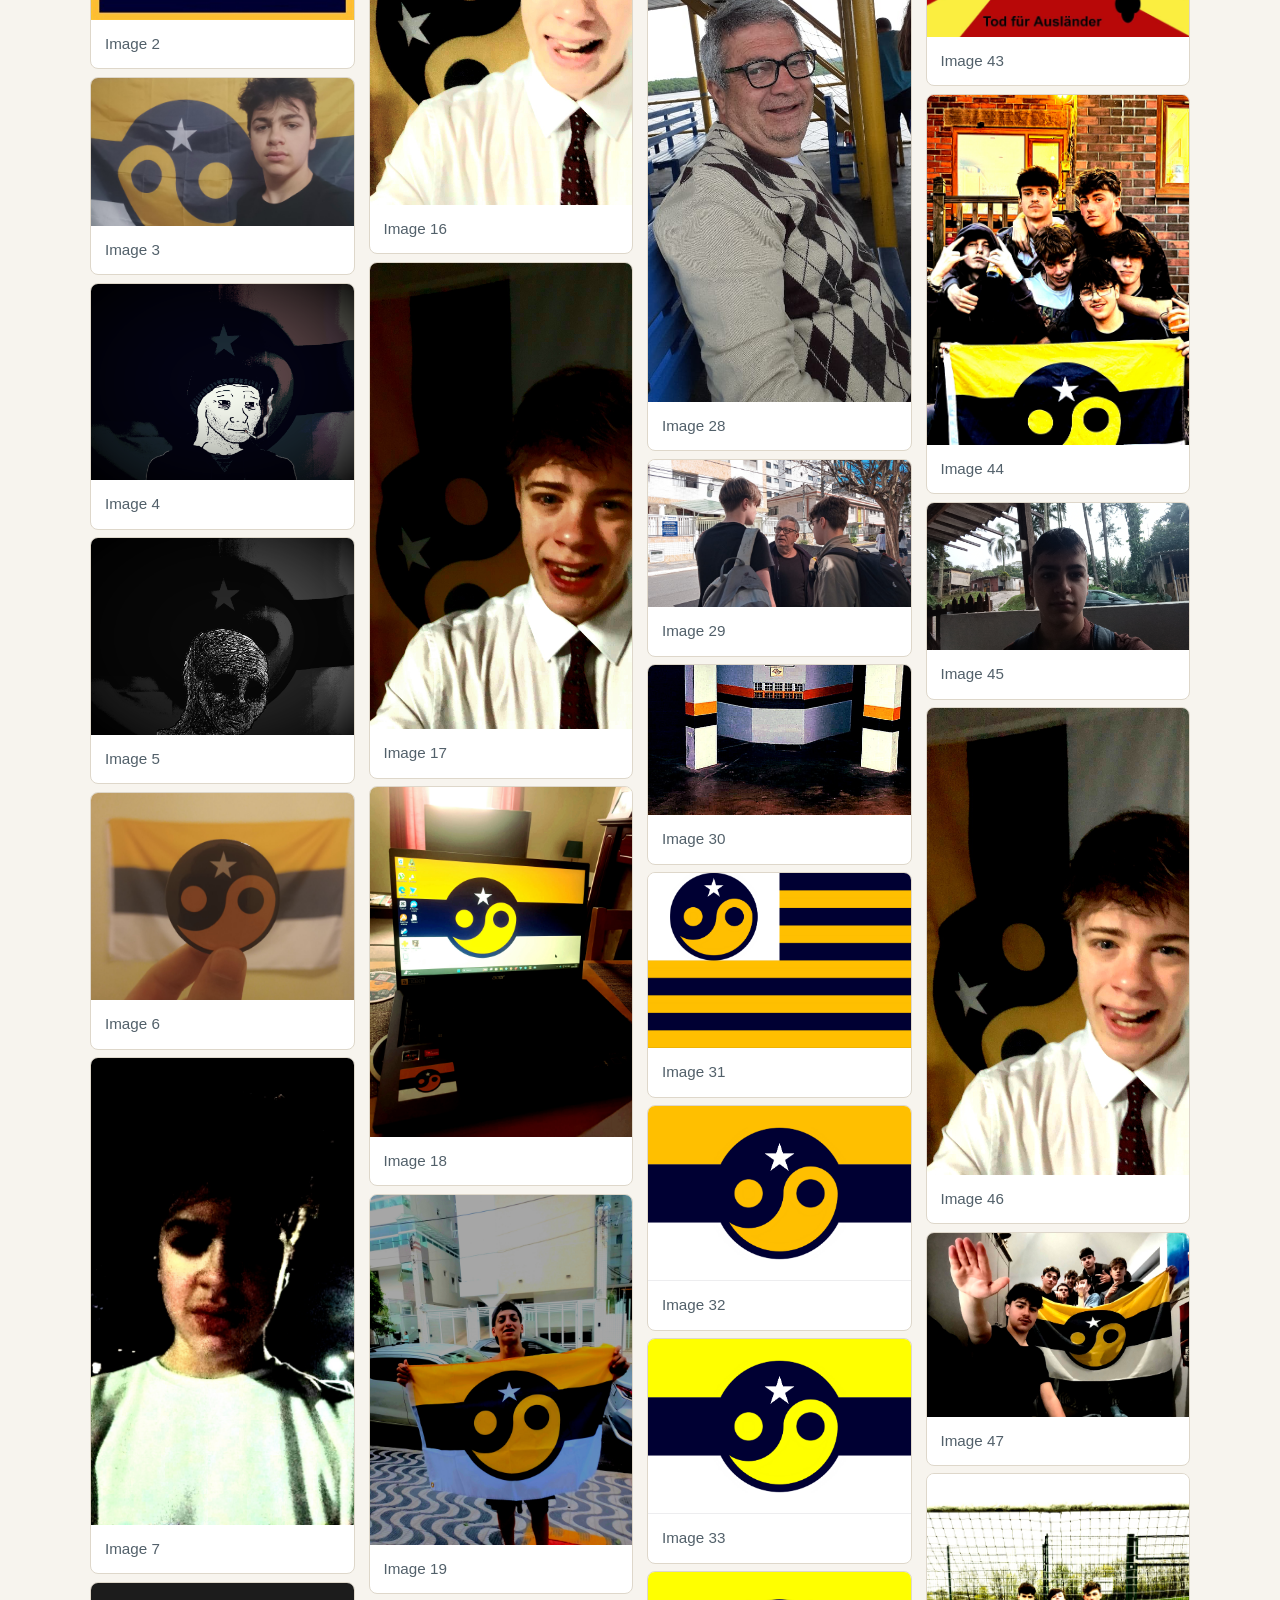
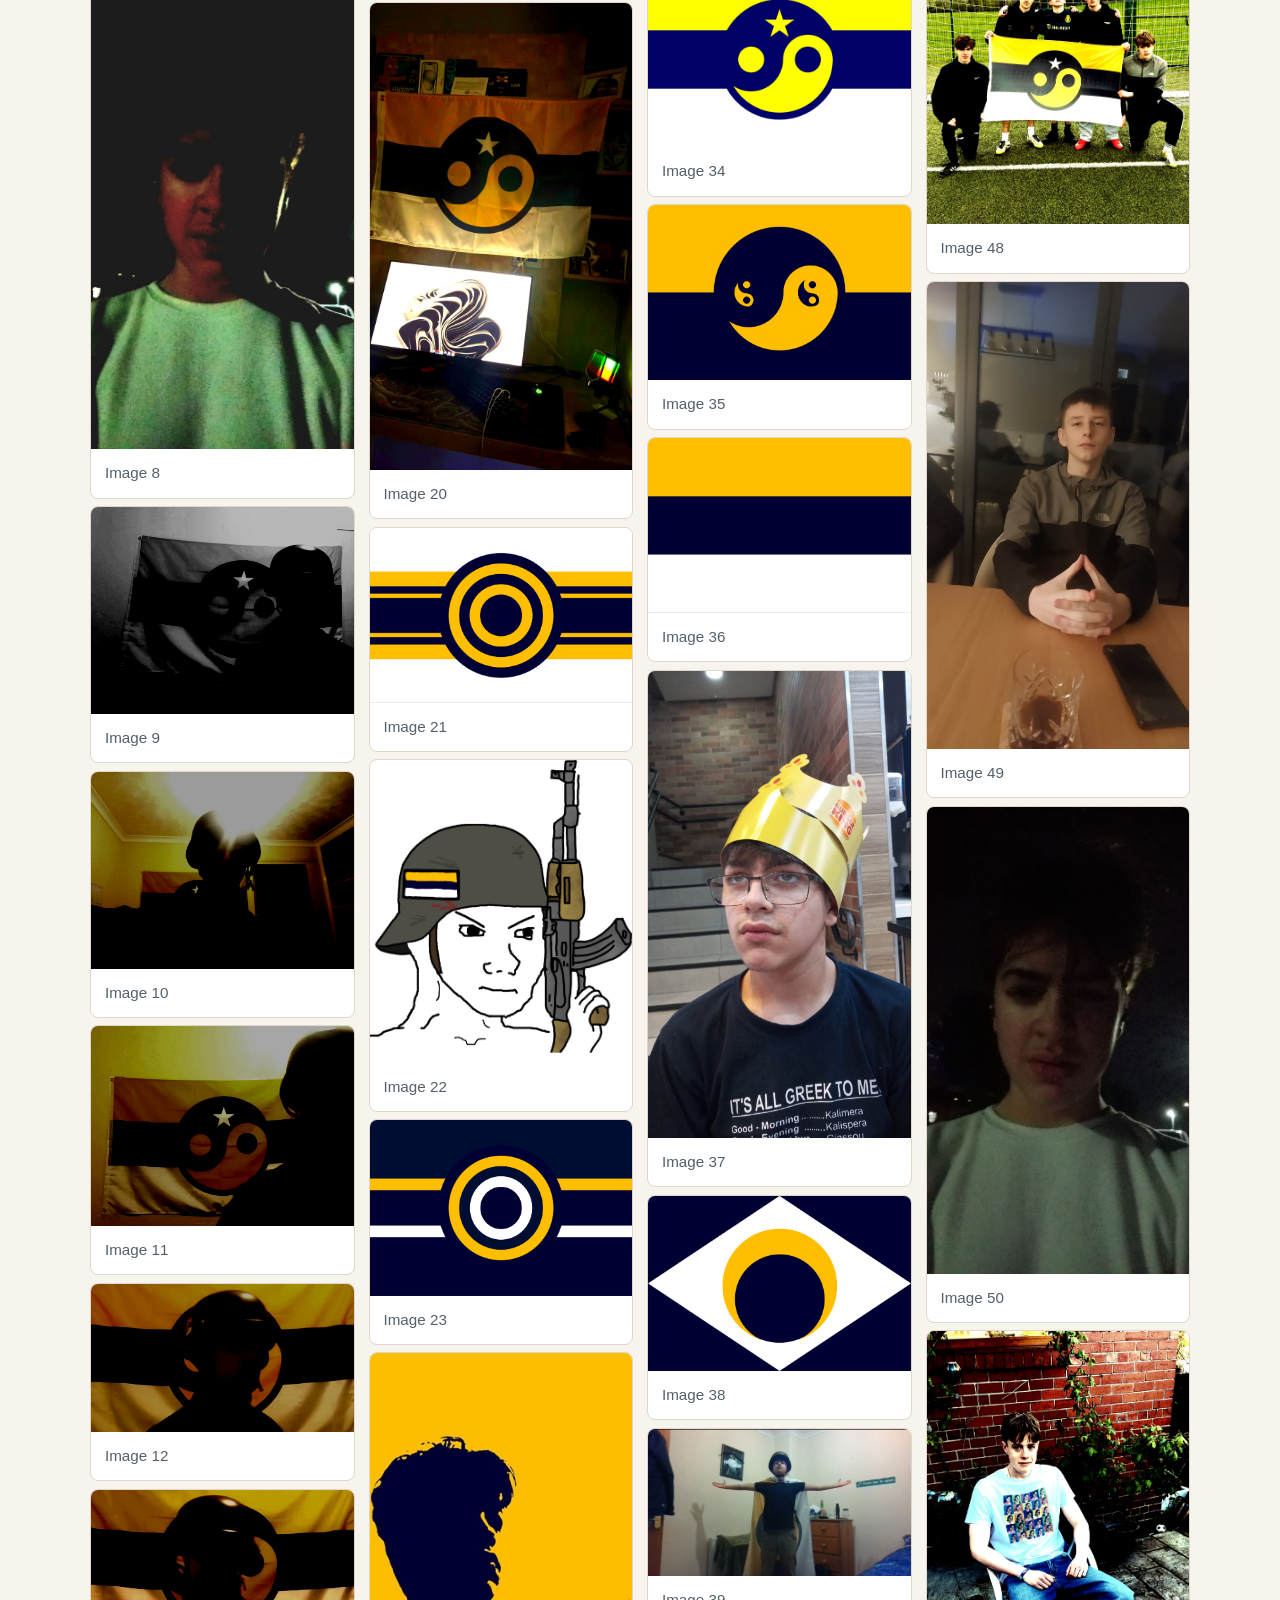
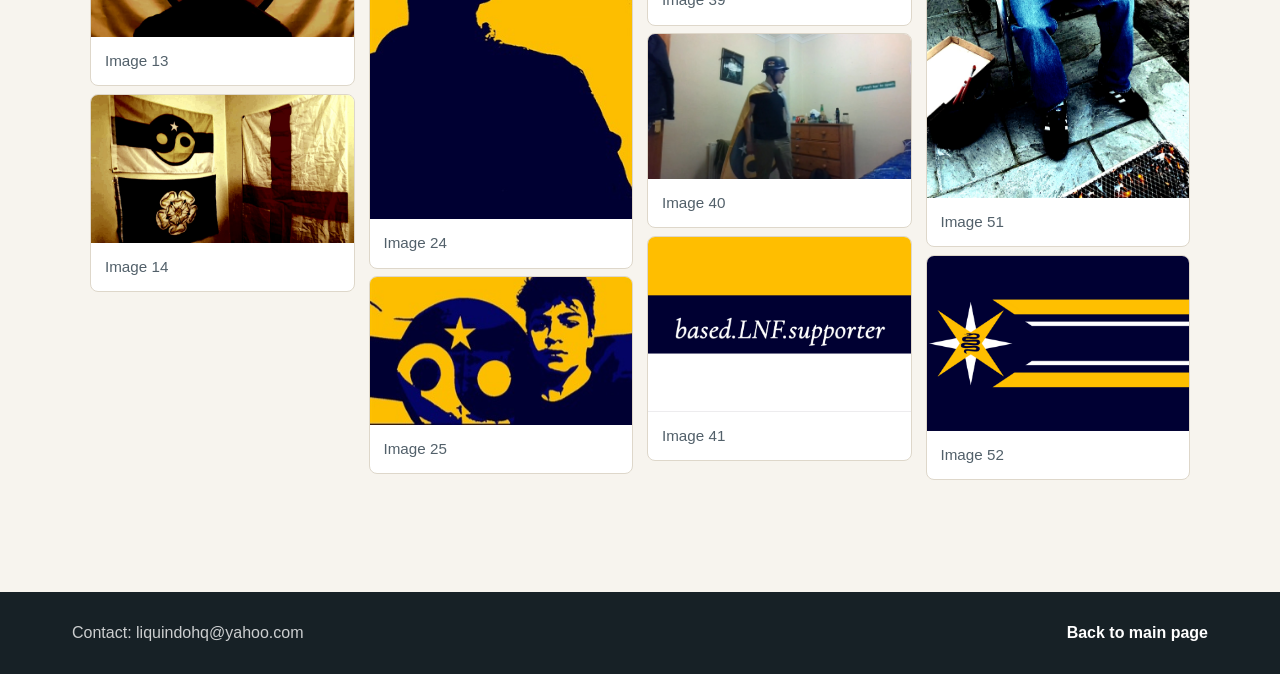
==== commit c7b5fd33: "u" ====
--- a/gallery.html
+++ b/gallery.html
@@ -30,6 +30,19 @@
 
     <main>
       <section class="full-page-section">
+        <article class="selected-gallery" aria-live="polite">
+          <div class="selected-image-frame">
+            <img id="selected-image" src="images/1761147969307.png" alt="Image 1" />
+          </div>
+          <div class="selected-description">
+            <p class="section-label">Selected Image</p>
+            <h2 id="selected-title">Image 1</h2>
+            <p id="selected-text">
+              Description for Image 1. Replace this text with details about the image.
+            </p>
+          </div>
+        </article>
+
         <div class="gallery-grid gallery-page-grid">
           <figure>
             <img src="images/1761147969307.png" alt="Image 1" />
@@ -247,5 +260,41 @@
       <p>Contact: liquindohq@yahoo.com</p>
       <a href="index.html">Back to main page</a>
     </footer>
+    <script>
+      const galleryFigures = document.querySelectorAll(".gallery-page-grid figure");
+      const selectedImage = document.getElementById("selected-image");
+      const selectedTitle = document.getElementById("selected-title");
+      const selectedText = document.getElementById("selected-text");
+
+      galleryFigures.forEach((figure) => {
+        figure.tabIndex = 0;
+
+        function selectImage() {
+          const image = figure.querySelector("img");
+          const caption = figure.querySelector("figcaption").textContent;
+
+          selectedImage.src = image.src;
+          selectedImage.alt = image.alt;
+          selectedTitle.textContent = caption;
+          selectedText.textContent = `Description for ${caption}. Replace this text with details about the image.`;
+
+          galleryFigures.forEach((item) => item.classList.remove("is-selected"));
+          figure.classList.add("is-selected");
+          document.querySelector(".selected-gallery").scrollIntoView({ behavior: "smooth", block: "start" });
+        }
+
+        figure.addEventListener("click", selectImage);
+        figure.addEventListener("keydown", (event) => {
+          if (event.key === "Enter" || event.key === " ") {
+            event.preventDefault();
+            selectImage();
+          }
+        });
+      });
+
+      if (galleryFigures.length > 0) {
+        galleryFigures[0].classList.add("is-selected");
+      }
+    </script>
   </body>
 </html>
--- a/style.css
+++ b/style.css
@@ -202,6 +202,79 @@
   grid-template-columns: repeat(4, minmax(0, 1fr));
 }
 
+.gallery-page-grid {
+  display: block;
+  column-count: 4;
+  column-gap: 14px;
+}
+
+.selected-gallery {
+  display: grid;
+  grid-template-columns: minmax(0, 1.2fr) minmax(280px, 0.8fr);
+  gap: 24px;
+  align-items: stretch;
+  margin-bottom: 28px;
+  border: 1px solid var(--border);
+  border-radius: 8px;
+  background: var(--surface);
+  overflow: hidden;
+}
+
+.selected-image-frame {
+  display: grid;
+  min-height: 420px;
+  place-items: center;
+  background: #070a2c;
+}
+
+.selected-image-frame img {
+  display: block;
+  width: 100%;
+  max-height: 72vh;
+  object-fit: contain;
+}
+
+.selected-description {
+  display: flex;
+  flex-direction: column;
+  justify-content: center;
+  padding: 28px;
+}
+
+.selected-description h2 {
+  margin: 0 0 14px;
+  font-size: clamp(2rem, 4vw, 3.5rem);
+  line-height: 1;
+}
+
+.selected-description p:last-child {
+  margin: 0;
+  color: var(--muted);
+  font-size: 1.05rem;
+}
+
+.gallery-page-grid figure {
+  display: inline-block;
+  width: 100%;
+  margin: 0 0 14px;
+  break-inside: avoid;
+  cursor: pointer;
+  transition: border-color 0.2s ease, box-shadow 0.2s ease, transform 0.2s ease;
+}
+
+.gallery-page-grid figure:hover,
+.gallery-page-grid figure:focus {
+  border-color: var(--gold);
+  box-shadow: 0 12px 26px rgba(23, 33, 38, 0.16);
+  outline: none;
+  transform: translateY(-2px);
+}
+
+.gallery-page-grid figure.is-selected {
+  border-color: var(--gold);
+  box-shadow: 0 0 0 3px rgba(216, 163, 26, 0.24);
+}
+
 .section-link {
   display: inline-flex;
   align-items: center;
@@ -225,8 +298,7 @@
 .gallery-grid img {
   display: block;
   width: 100%;
-  aspect-ratio: 4 / 3;
-  object-fit: cover;
+  height: auto;
 }
 
 .media-placeholder {
@@ -370,6 +442,18 @@
     grid-template-columns: 1fr;
   }
 
+  .gallery-page-grid {
+    column-count: 2;
+  }
+
+  .selected-gallery {
+    grid-template-columns: 1fr;
+  }
+
+  .selected-image-frame {
+    min-height: 300px;
+  }
+
   .countdown {
     grid-template-columns: repeat(2, minmax(0, 1fr));
   }
@@ -402,4 +486,12 @@
   .countdown {
     grid-template-columns: 1fr;
   }
-}
+
+  .gallery-page-grid {
+    column-count: 1;
+  }
+
+  .selected-description {
+    padding: 22px;
+  }
+}
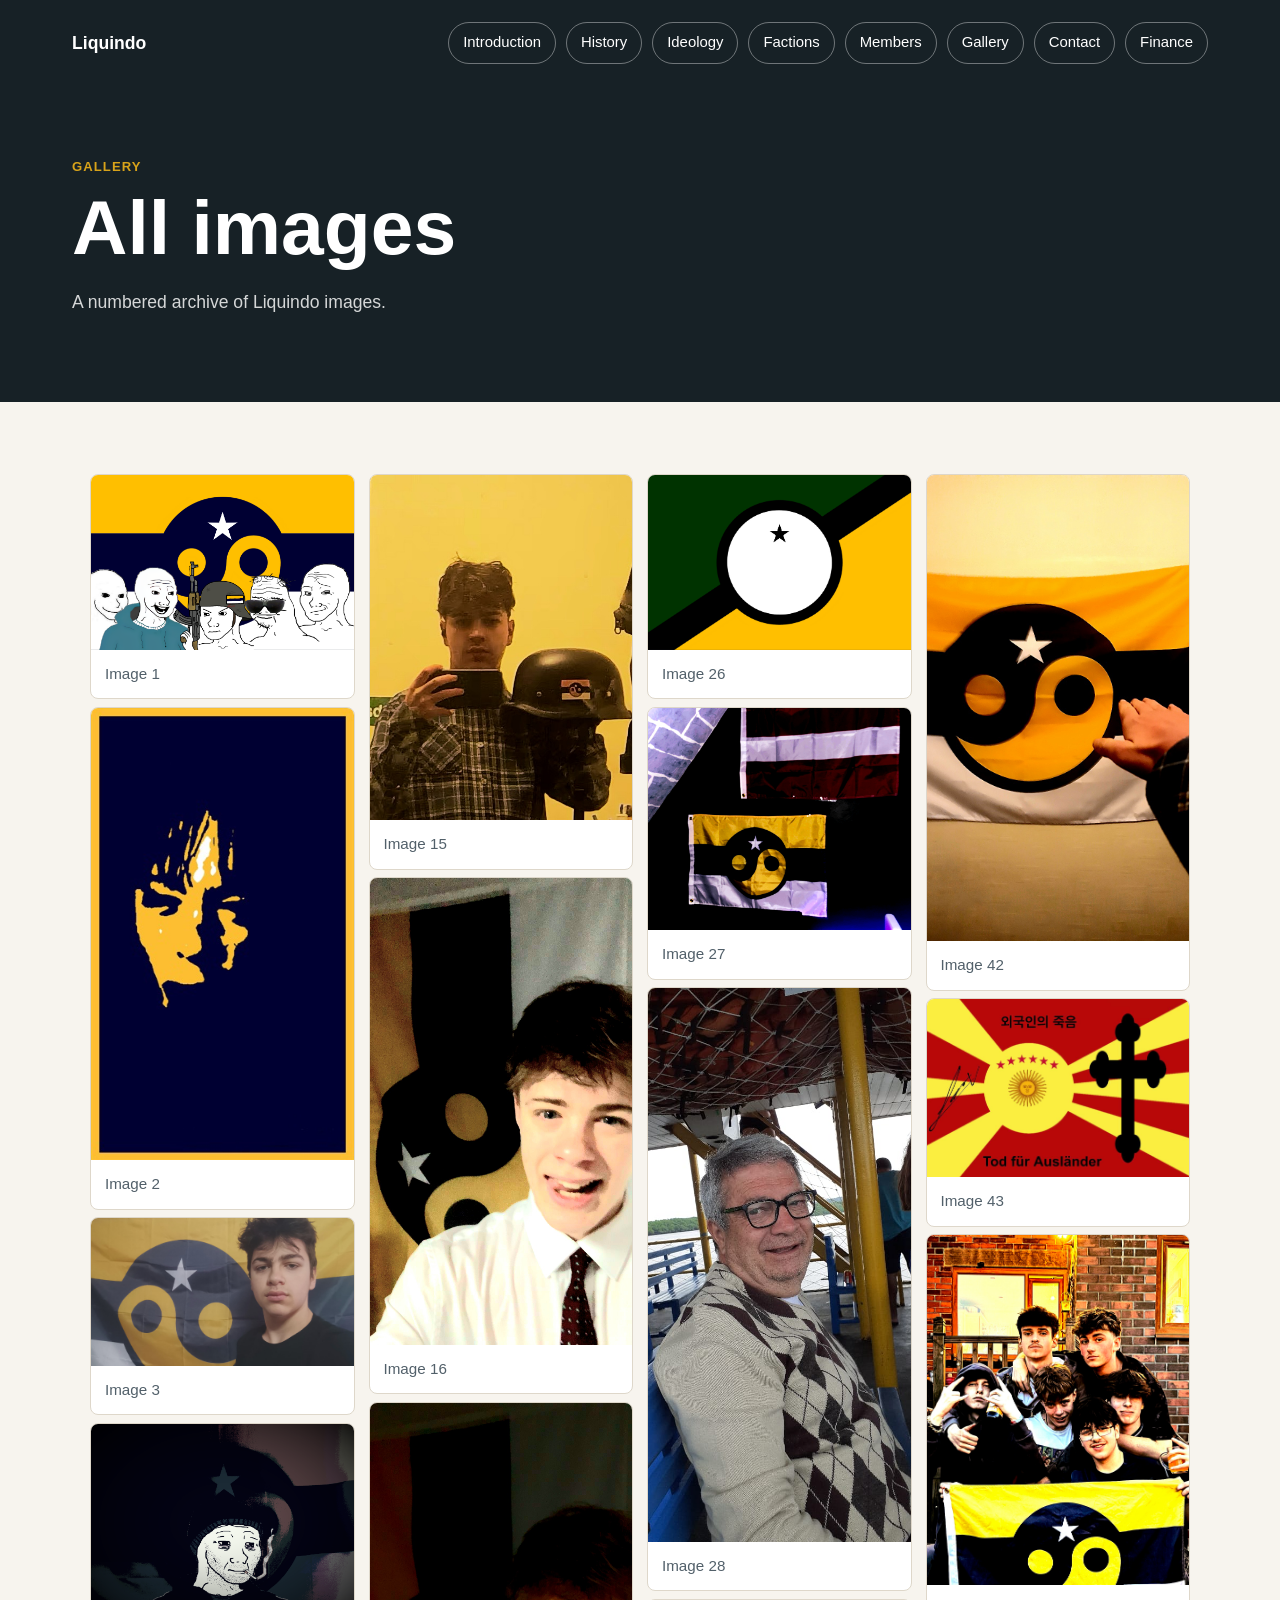
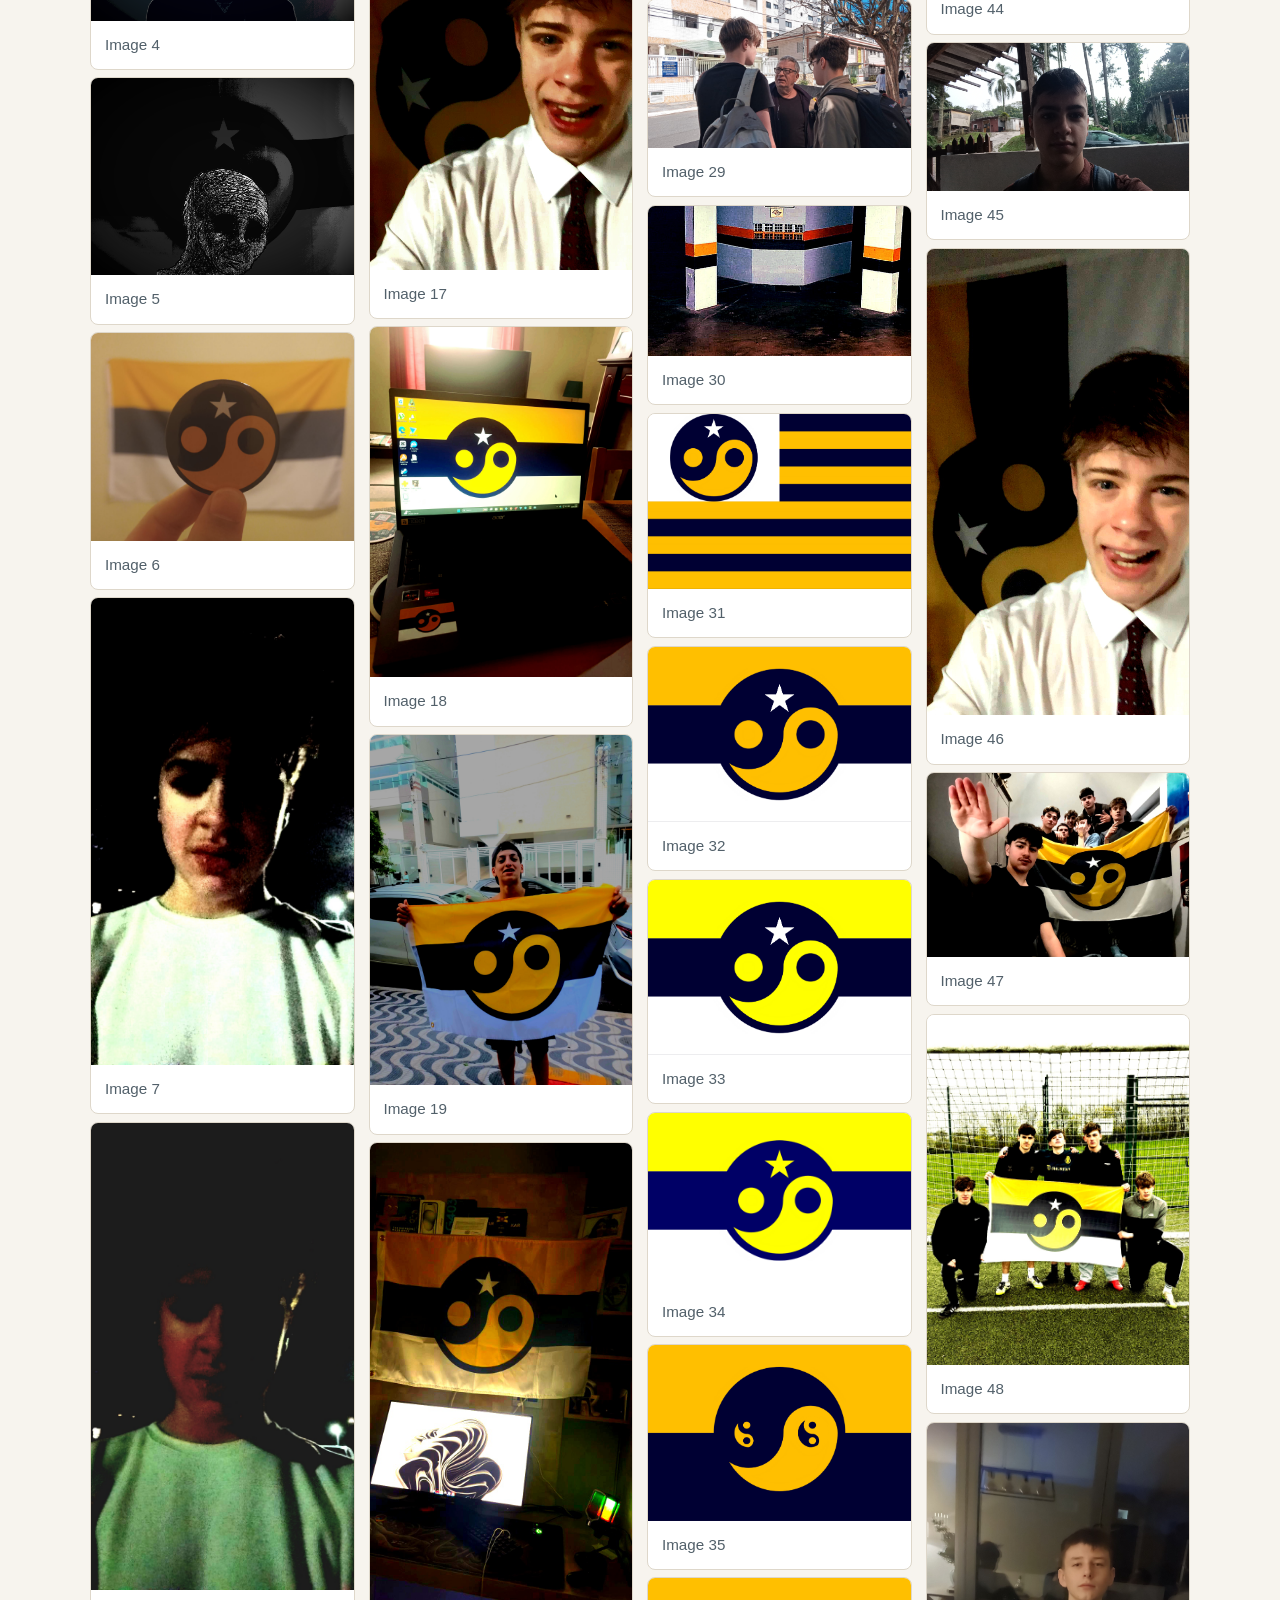
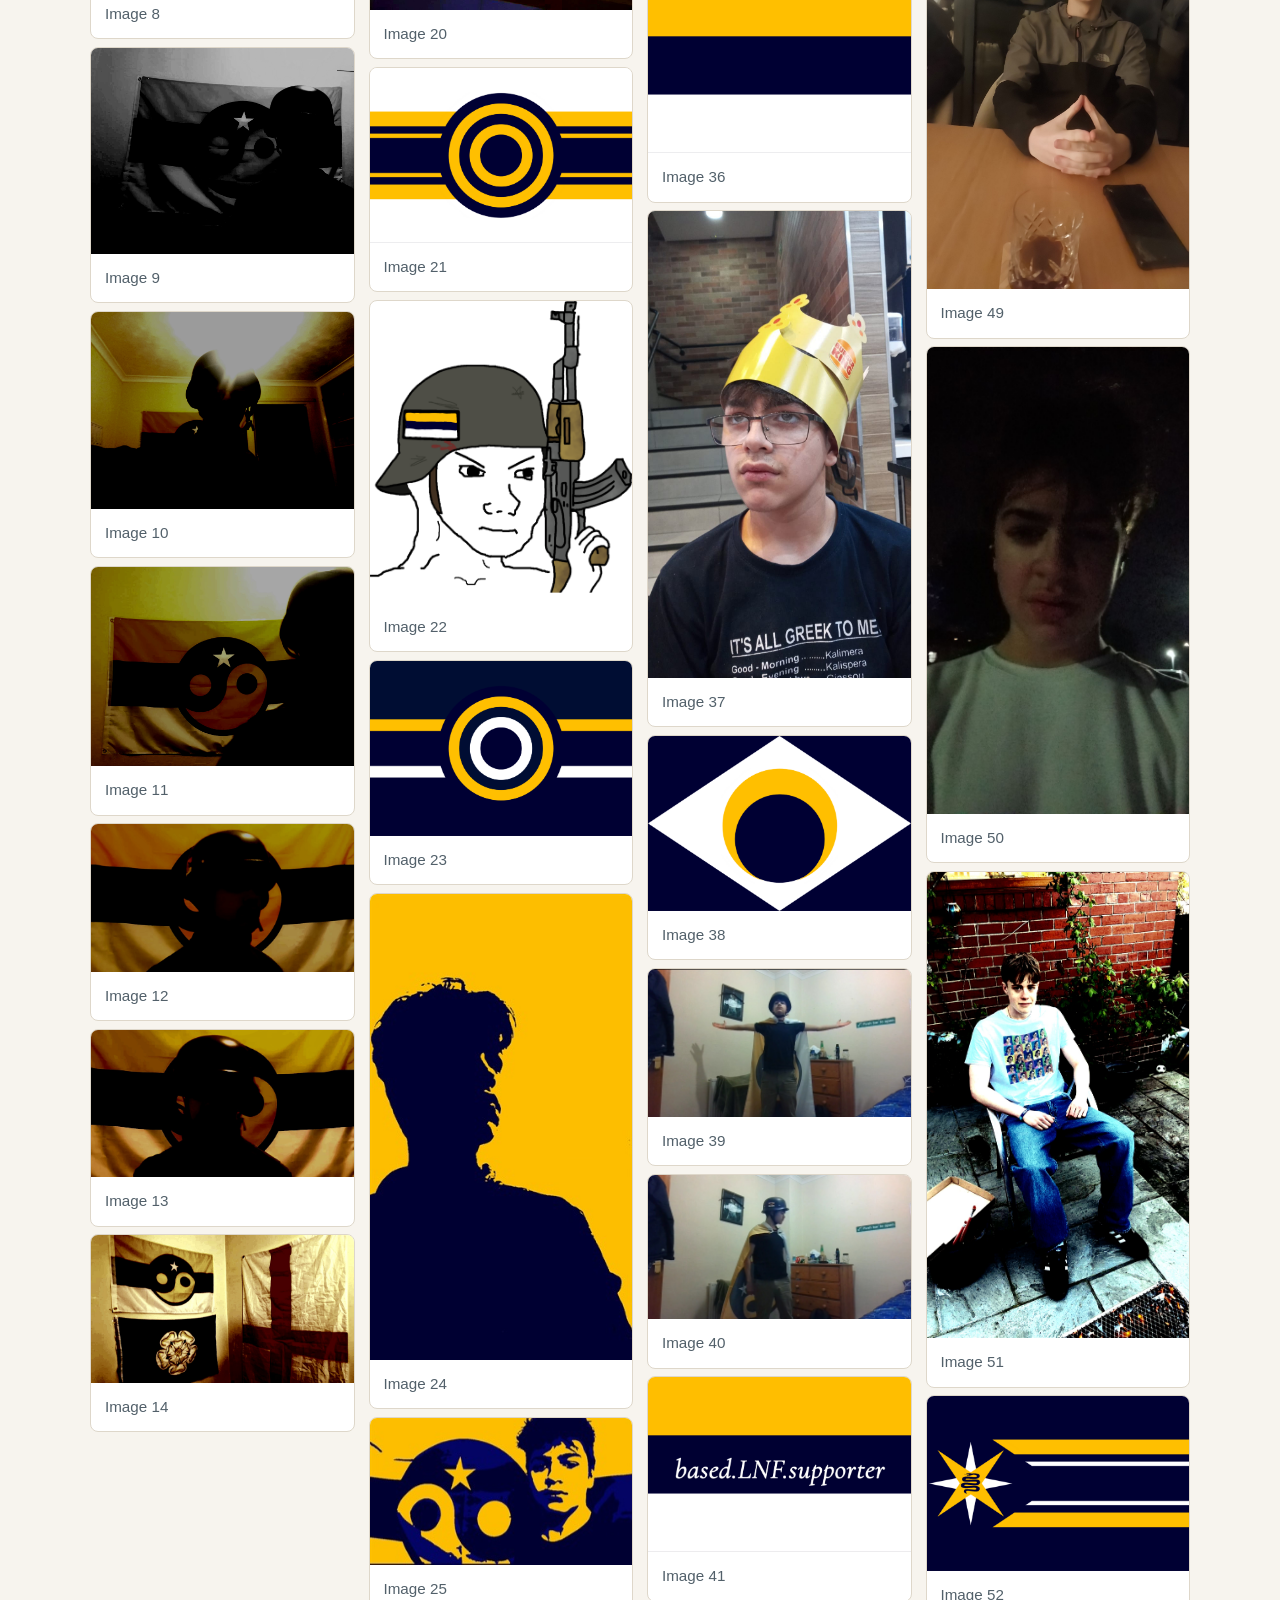
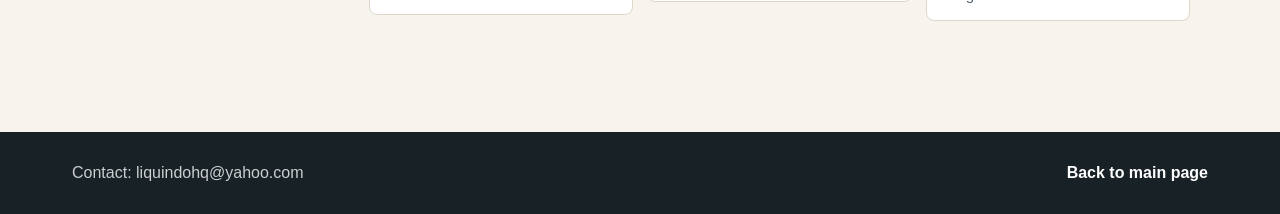
==== commit 3795bcad: "u" ====
--- a/gallery.html
+++ b/gallery.html
@@ -30,16 +30,14 @@
 
     <main>
       <section class="full-page-section">
-        <article class="selected-gallery" aria-live="polite">
+        <article class="selected-gallery" aria-live="polite" hidden>
           <div class="selected-image-frame">
-            <img id="selected-image" src="images/1761147969307.png" alt="Image 1" />
+            <img id="selected-image" src="" alt="" />
           </div>
           <div class="selected-description">
             <p class="section-label">Selected Image</p>
-            <h2 id="selected-title">Image 1</h2>
-            <p id="selected-text">
-              Description for Image 1. Replace this text with details about the image.
-            </p>
+            <h2 id="selected-title"></h2>
+            <p id="selected-text"></p>
           </div>
         </article>
 
@@ -265,6 +263,7 @@
       const selectedImage = document.getElementById("selected-image");
       const selectedTitle = document.getElementById("selected-title");
       const selectedText = document.getElementById("selected-text");
+      const selectedPanel = document.querySelector(".selected-gallery");
 
       galleryFigures.forEach((figure) => {
         figure.tabIndex = 0;
@@ -273,6 +272,7 @@
           const image = figure.querySelector("img");
           const caption = figure.querySelector("figcaption").textContent;
 
+          selectedPanel.hidden = false;
           selectedImage.src = image.src;
           selectedImage.alt = image.alt;
           selectedTitle.textContent = caption;
@@ -280,7 +280,7 @@
 
           galleryFigures.forEach((item) => item.classList.remove("is-selected"));
           figure.classList.add("is-selected");
-          document.querySelector(".selected-gallery").scrollIntoView({ behavior: "smooth", block: "start" });
+          selectedPanel.scrollIntoView({ behavior: "smooth", block: "start" });
         }
 
         figure.addEventListener("click", selectImage);
@@ -291,10 +291,6 @@
           }
         });
       });
-
-      if (galleryFigures.length > 0) {
-        galleryFigures[0].classList.add("is-selected");
-      }
     </script>
   </body>
 </html>
--- a/style.css
+++ b/style.css
@@ -220,17 +220,24 @@
   overflow: hidden;
 }
 
+.selected-gallery[hidden] {
+  display: none;
+}
+
 .selected-image-frame {
   display: grid;
-  min-height: 420px;
+  min-height: 340px;
   place-items: center;
   background: #070a2c;
+  padding: 18px;
 }
 
 .selected-image-frame img {
   display: block;
-  width: 100%;
-  max-height: 72vh;
+  width: auto;
+  height: auto;
+  max-width: 100%;
+  max-height: min(62vh, 620px);
   object-fit: contain;
 }
 
